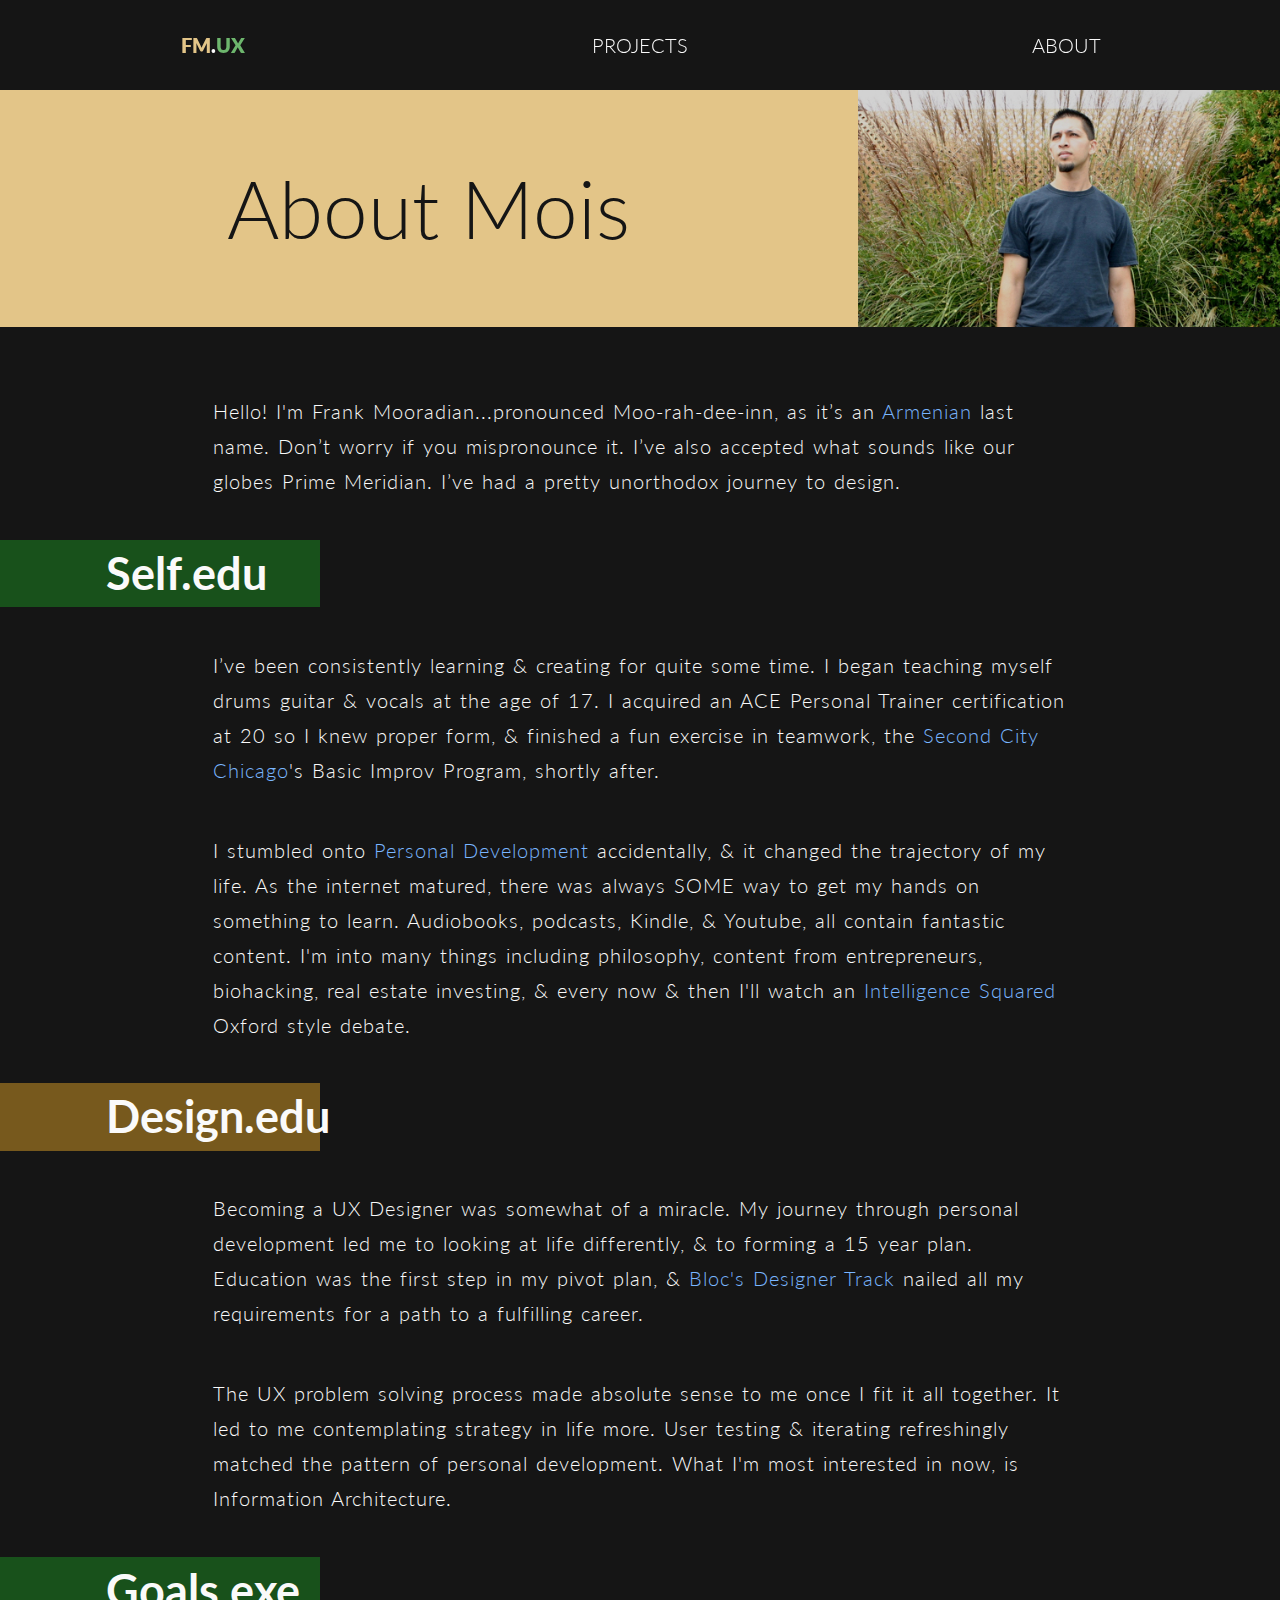
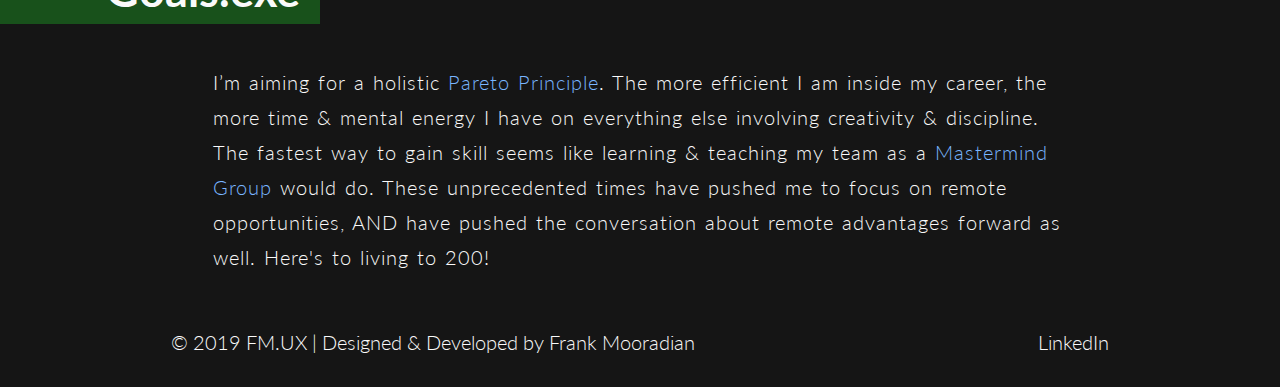
==== about.html @ ef282ae4 "Removed Pic strip & garamond" ====
<!DOCTYPE html>
<html lang="en">
	<head>
		<meta charset="utf-8">
		<meta name="viewport" content="width=device-width, initial-scale=1.0, user-scalable=yes">
		<title>FM.UX</title>
		<link rel="stylesheet" type="text/css" href="css/reset.css">
		<link rel="stylesheet" type="text/css" href="css/style.css">
		<link href="https://fonts.googleapis.com/css2?family=Lato:ital,wght@0,100;0,300;0,400;0,700;0,900;1,100;1,300;1,400;1,700;1,900&display=swap" rel="stylesheet"> 
	</head>

	<body>
		<header>
			<div class="nav-sticky-wrapper">
				<nav class="nav grid-nav">
					<div class="nav-item type-logo">
						<a href="index.html">
							<span id="tl-fm">FM</span>.<span id="tl-ux">UX</span></a></div>

					<div class="nav-item"><a href="index.html#projects">PROJECTS</a></div>
					<div class="nav-item"><a href="about.html">ABOUT</a></div>
				</nav>
			</div>
		</header>



		<div class="north-strip">
				<h1 class="about">About Mois</h1>

				<img srcset="mob-assets/p-about.jpg 375w,
					tab-assets/p-about.jpg 192w,
					desk-assets/p-about.jpg 500w"
					src="mob-assets/p-about.jpg"
					
					sizes="(max-width: 674px) 100vw,
					(min-width: 675px) and (max-width: 1149px) 40vw,
                    (min-width: 1150px) 33vw"
                    alt="About Me image"/>
		</div>

		
		
		<section class="bio">

			<p class="intro grid-bio-content">
					Hello! I'm Frank Mooradian...pronounced Moo-rah-dee-inn, as it’s an <a href="https://en.wikipedia.org/wiki/Armenia" target="_blank">Armenian</a> last name.  Don’t worry if you mispronounce it.  I’ve also accepted what sounds like our globes Prime Meridian.  I’ve had a pretty unorthodox journey to design.
			</p>

			<div class="grid-bio-h2s bio-green">
				<h2 class="self">Self.edu</h2>
			</div>
			<p class="self-p">
					<div class="grid-bio-content">
						I’ve been consistently learning & creating for quite some time.  I began teaching myself drums guitar & vocals at the age of 17.  I acquired an ACE Personal Trainer certification at 20 so I knew proper form, & finished a fun exercise in teamwork, the <a href="https://www.secondcity.com/" target="_blank">Second City Chicago</a>'s Basic Improv Program, shortly after.
					</div>

					<div class="grid-bio-content">
						I stumbled onto <a href="https://en.wikipedia.org/wiki/Personal_development" target="_blank">Personal Development</a> accidentally, & it changed the trajectory of my life.  As the internet matured, there was always SOME way to get my hands on something to learn.  Audiobooks, podcasts, Kindle, & Youtube, all contain fantastic content.  I'm into many things including philosophy, content from entrepreneurs, biohacking, real estate investing, & every now & then I'll watch an <a href="https://www.intelligencesquaredus.org/" target="_blank">Intelligence Squared</a> Oxford style debate.
					</div>
			</p>

			<div class="grid-bio-h2s bio-mustard">
				<h2 class="self">Design.edu</h2>
			</div>
			<p class="design-p">
					<div class="grid-bio-content">
						Becoming a UX Designer was somewhat of a miracle.  My journey through personal development led me to looking at life differently, & to forming a 15 year plan.  Education was the first step in my pivot plan, & <a href="https://www.bloc.io" target="_blank">Bloc's Designer Track</a> nailed all my requirements for a path to a fulfilling career.
                    </div>
                    
                    <div class="grid-bio-content">
                        The UX problem solving process made absolute sense to me once I fit it all together.  It led to me contemplating strategy in life more. User testing & iterating refreshingly matched the pattern of personal development.  What I'm most interested in now, is Information Architecture.
					</div>
			</p>

			<div class="grid-bio-h2s bio-green">
				<h2 class="self">Goals.exe</h2>
			</div>
			<p class="goals-p">
					<div class="grid-bio-content">
                        I’m aiming for a holistic <a href="https://en.wikipedia.org/wiki/Pareto_principle" target="_blank">Pareto Principle</a>.  The more efficient I am inside my career, the more time & mental energy I have on everything else involving creativity & discipline.  The fastest way to gain skill seems like learning & teaching my team as a <a href="https://www.thesuccessalliance.com/what-is-a-mastermind-group/" target="_blank">Mastermind Group</a> would do. These unprecedented times have pushed me to focus on remote opportunities, AND have pushed the conversation about remote advantages forward as well. Here's to living to 200!
					</div>
			</p>


		</section>

		
		<footer class="footer grid-footer">
            <div class="footer-item-copyright">
                    © 2019 FM.UX | Designed & Developed by Frank Mooradian
            </div>

            <div class="footer-item-lin">
                <a href="https://www.linkedin.com/in/frank-mooradian/" target="_blank">LinkedIn</a>
            </div>
        </footer>
		

                <!-- Global site tag (gtag.js) - Google Analytics -->
        <script async src="https://www.googletagmanager.com/gtag/js?id=UA-135027243-1"></script>
        <script>
        window.dataLayer = window.dataLayer || [];
            function gtag(){dataLayer.push(arguments);}
            gtag('js', new Date());

            gtag('config', 'UA-135027243-1');
        </script>

	</body>
</html>
---- css/style.css ----
/*
  ========================================

  - alt="all my images">

  - Remove unneeded font weights in html when finished

  - just testing a change

  "I would maybe consider pulling the styles into different files for each page and a global, and it looked like there are some classes that you don't need. For example, I see a footer element with a footer class, you could just select on the element instead of adding a class."

  ========================================
*/










/*
  ========================================
  Grids
  ========================================
*/
* {
  box-sizing: border-box;
}
html {
    scroll-behavior: smooth;
}
/* Header */
.nav-sticky-wrapper {
  position: fixed;
  top: 0;
  left: 0;
  right: 0;
  background: rgba(21, 21, 21, 0.9);
  z-index: 10;
}
.grid-nav {
  display: grid;
  grid-template-rows: 10vh;
  grid-template-columns: 1fr 1fr 1fr;
  align-items: center;
  justify-items: center;
}

/* Hero */
.grid-hero {
  display: grid;
  grid-template-rows: 90vh;
  align-items: center;
  justify-items: center;
}
.grid-arrow {
  display: flex;
  height: 75px;
  align-items: center;
  justify-content: center;
}

/* Projects */
.grid-projects {
  display: grid;
  grid-template-rows: 1fr 1fr;
  align-items: center;
  justify-items: center;
}

/* Footer */
.grid-footer {
  display: grid;
  grid-template-rows: 10vh;
  grid-template-columns: 
  auto auto;
  align-items: center;
  align-content: space-around;
  justify-items: center;
  column-gap: normal;
}
.footer {
  position: relative;
  bottom: 0;
  left: 0;
  right: 0;
  background: #151515;
  z-index: 10;
}

/* about.grid =============================== */
.north-strip {
  display: grid;
  grid-template-rows: 10vh auto;
  align-items: center;
  justify-items: center;
  margin: 10vh 0 5vh 0;
}
.bio {
  display: grid;
  grid-template-columns: repeat(12, 1fr);
}
.grid-bio-content {
  grid-column: 2 / 12;
  margin: 1.25vh 0 1.25vh 0;
}
.grid-bio-h2s {
  /* 1/4 desk
  1/3 tablet
  1/2 mobile*/
  display: grid;
  grid-template-rows: 7.5vh;
  grid-column: 1 / 7;
  margin: 2vh 0 2vh 0;
  align-content: center;
  align-items: center;
}
.bruce {
  /* always 1/12 on each side */
  grid-column: 2 / 12;
  padding: 5vh 0 5vh 0;
}

/* caseUniversal.grid =============================== */
.case-section-label, .case-section-major-label {
  /* No text-align: center, aligns images */
  display: grid;
  justify-items: center;
  justify-content: center;
}
.grid-proto {
  display: grid;
  grid-template-rows: 1fr;
  grid-template-columns: 1fr;
  align-items: center;
  justify-items: center;
}
.bandtastic-proto-button, .vocoach-proto-button, .proto-text {
  grid-row: 1 / 2;
  grid-column: 1 / 2;
}
.swot-item-title {
  display: grid;
  justify-content: center;
  row-gap: 5vh;
  column-gap: 5vw;
}
.grid-persona-section {
  display: grid;
  row-gap: 5vh;
  column-gap: 5vw;
}
.grid-persona {
  display: grid;
  justify-items: center;
  align-content: flex-start;
  row-gap: 5vh;
  column-gap: 5vw;
}
.second-persona {
  border-top: solid 1px;
}
.second-persona .persona-pic {
  padding-top: 5vh;
}
.persona-pic {
  width: 33vw;
}
.grid-color-chip-group {
  display: grid;
  grid-template-columns: auto auto;
  justify-items: center;
  justify-content: center;
  align-items: flex-start;
  align-content: center;
  row-gap: 5vh;
  column-gap: 5vw;
}
.grid-color-chip {
  display: grid;
  justify-items: center;
  grid-template-rows: 15vh auto;
  row-gap: 1vh;
  column-gap: 1vw;
}
.color-chip {
  width: 42.5vw;
}










/* grid that starts in mobile to center grid items =============================== */
.bandtastic-mockup,
.grid-bandtastic-mvp,
.grid-bandtastic-flows,
.grid-bandtastic-balsamiqWires,
.grid-bandtastic-logoMistake,
.grid-bandtastic-logoCollage, 
.grid-bandtastic-moodboard,
.grid-bandtastic-typog,
.grid-bandtastic-color,
.grid-bandtastic-icon-issues, 
.grid-bandtastic-greenNblueButt, 
.grid-bandtastic-iterations,
.grid-bandtastic-atomic,
.vocoach-mockup,
.grid-vocoach-discovery, 
.grid-vocoach-gamified, 
.grid-vocoach-survey,
.grid-vocoach-sitemap,
.grid-vocoach-flows,
.grid-vocoach-sketches, 
.grid-vocoach-sketch2wire, 
.grid-vocoach-title-sheet, 
.grid-vocoach-logo-paper, 
.grid-vocoach-logo-digi,
.grid-vocoach-logo-final,
.grid-vocoach-style,
.grid-vocoach-version, 
.grid-vocoach-vis-pattern, 
.grid-vocoach-screen {
  display: grid;
  justify-items: center;
  justify-content: center;
  align-items: center;
  align-content: center;
  row-gap: 5vh;
  column-gap: 5vw;
}










/*
  ========================================
  Typography
  100 Thin
  200 Extra Light
  300 Light
  400 font-weight normal
  500 Medium
  600 Semi-Bold
  700 font-weight bold
  800 Extra Bold
  900 Ultra Bold
  ========================================
*/
body {
  background-color: #151515;
  color: #FAFAFA;
  font-family: Lato, Arial, Helvetica, sans-serif;
  font-size: 1em;
}

a {
  text-decoration: none;
  color: rgb(122, 182, 255);
}
a:visited {
  color: rgb(188, 133, 255);
}
a:hover {
  font-size: 1.05em;
}
a:active {
  color: #E3C588;
}
.projects a:link {
  color: #FAFAFA;
}
.projects a:visited {
  color: #FAFAFA;
}

/* Header/Footer */
.nav a, .footer a, .footer-item-copyright {
  color: #FAFAFA;
  font-weight: 300;
}
.nav-item a {
  font-weight: 300;
}
.type-logo a {
  font-weight: 750;
}
#tl-fm {
  color: #E3C588;
  display: inline;
}
#tl-ux {
  color: #6DB66D;
  display: inline;
}

/* Hero */
.hero {
text-align: center;
font-size: 1.5em;
/* Unitless: use this number multiplied by
the element's font size */ 
line-height: 1.25;

}
#hfm {
  display: inline;
  color: #E3C588;
  font-weight: bold;
}
.hu {
  display: inline;
  color: #6DB66D;
  font-weight: bold;
}

/* Projects */
.project-bandtastic, 
.project-vocoacher {
  position: relative;
  display: inline-block;
}
.project-text-2l {
  position: absolute;
  bottom: 43%; 
  left: 7.5%; 
  text-align: center;
  width: 85%;
}
.project-text-3l {
  position: absolute;
  bottom: 40%; 
  left: 7.5%; 
  text-align: center;
  width: 85%;
}
.project-text-4l {
  position: absolute;
  bottom: 38%; 
  left: 7.5%; 
  text-align: center;
  width: 85%;
}
.project-title {
  font-size: 1.75em;
  font-weight: 600;
  padding: 5px;
}
.project-content {
  line-height: 1.125em;
}

/* about.typo ================================= */
.about {
  font-size: 2em;
  font-weight: 300;
  color: #151515;
}
.grid-bio-h2s img {
  position: relative;
  display: inline-block;
}
.grid-bio-h2s h2 {
  position: absolute;
  z-index: 1;
  left: 8.3%; 
  font-size: 1.75em;
  font-weight: 700;
}
.grid-bio-content {
  line-height: 1.75em;
  letter-spacing: 0.05em;
  word-spacing: 0.1em;
}
.bruce {
  text-align: center;
  font-weight: 700;
}
.bruce-q {
  font-style: italic;
}

/* casetemp.typo ================================= */
.short-description {
  text-align: center;
}
.proto-text {
  color: white;
  font-size: 1.5em;
}
.case-section-major-label {
  font-size: 2.25em;
}
.case-section-label {
  font-size: 1.75em;
}
.case-content {
  line-height: 1.75em;
  letter-spacing: 0.05em;
  word-spacing: 0.1em;
  font-weight: 300;
  text-align: center;
}
.swot-item-label {
  color: #E3C588
}
.swot-title {
  font-size: 1.625em;
  font-weight: 100;
}
.grid-swot ul li, .swot-conclusion {
  text-align: left;
}
.grid-persona-section {
  text-align: center;
  font-size: .750em;
}
.persona-name {
  font-size: 2.25em;
}
.persona-heading {
  font-weight: bold;
}
.persona-quote {
  font-size: 1.5em;
  font-weight: 450;
  color: #7c7c7c;

}
/* case study specific.typo ================================= */
.bandtastic-iteration-chunk .case-content {
  font-style: italic;
}

/*  CAPTIONING  */
.vocoach-survey, .vocoach-sitemap {
  font-style: italic;
  font-weight: 150;
  margin: 0 5vw 0 5vw;
}

.vocoach-screen-title {
  font-size: 1.625em;
  font-weight: 150;
}










/*
  ========================================
  Styling
  ========================================
*/
.nav-item a:active {
  color: #6DB66D;
}
.nav-item {
  animation-name: navgrow;
  animation-duration: 1s;
  animation-timing-function: cubic-bezier(0,0,.9,.25);
  animation-iteration-count: 1; }
  @keyframes navgrow {
    0% { transform: scale(0); }
    85% { transform: scale(1); }
    90% { transform: scale(1.05); }
    95% { transform: scale(.95); }
}
/*.arrow-mob, .arrow-tab, .arrow-desk,*/ .arrow {
  animation-name: arrowpulse;
  animation-duration: 3s;
  animation-timing-function: cubic-bezier(.25,.75,.75,.25);
  animation-iteration-count: infinite;  }
  @keyframes arrowpulse {
    0% { opacity: 1; }
    50% { opacity: 0; }
    100% { opacity: 1; }
}
.project-vocoacher a:hover img {
  color: #FAFAFA;
  outline: solid 1px #E3C588;
}
.project-bandtastic a:hover img {
  color: #FAFAFA;
  outline: solid 1px #6DB66D;
}
.grid-vocoach-screen a:hover img {
  transform: scale(1.05); 
}

/* About */
.north-strip { background-color: #E3C588; }
.bio-green { background-color: #18511B; }
.bio-mustard { background-color: #77591D; }

/* Case Studies OVERRIDE IN SPECIFIC */
.case-snapshot {
  background-color: #DADADA;
  color: #151515;
}

.bandtastic-proto-button {
  background: #1863CD;
  width: 75%;
  height: 60px;
  border-radius: 50px;
  border: none;
}
.vocoach-proto-button {
  background: #4A148C;
  width: 75%;
  height: 60px;
  border-radius: 50px;
  border: none;
}
.bandtastic-proto-button:hover {
  -webkit-box-shadow: 1px 1px 5px 0px rgba(0,0,0,1);
-moz-box-shadow: 1px 1px 5px 0px rgba(0,0,0,1);
box-shadow: 1px 1px 5px 0px rgba(0,0,0,1);
}
.vocoach-proto-button:hover {
  -webkit-box-shadow: 1px 1px 5px 0px rgba(0,0,0,1);
-moz-box-shadow: 1px 1px 5px 0px rgba(0,0,0,1);
box-shadow: 1px 1px 5px 0px rgba(0,0,0,1);
}

.swot { 
  border-bottom: 1px ridge rgb(0, 0, 0);
}
li img {
  vertical-align: middle;
}
.greenNblueButt-2, .greenNblueButt-4 {
  border: 1px solid black;
}

.alternate {
  background: #FAFAFA;
  color: #151515; }
  .alternate a {
    text-decoration: none;
    color: #4B9BFF; }
  .alternate a:visited {
    color: #AF50D7;
}










/*
  ========================================
  Universal Case Study Padding & Margins
  ========================================
*/

.case-study { margin: 10vh 0 0 0; }
/* Hero ================================= */
.case-hero { padding: 15vh 0 15vh 0;  }
.app-name { margin: 0 0 5vh 0;  }

/* Intro-Problem-Solution ================================= */
.case-snapshot  { padding: 5vh 5vw 5vh 5vw;  }
.problem-title, .solution-title  { padding: 5vh 0 1vh 0;  }

/* Prototype & B4 actual Process ================================= */
.proto {  padding: 5vh 0 0 0; }
.proto-text { padding: 5px 5px 5px 5px; }
.process-title {  padding: 10vh 0 10vh 0; }

/* Process Titles & Icons ================================= */
.process-box {  padding: 10vh 0 0 0; }/*No bottom because .mar-full-width*/
.process-icon { padding: 0 0 2vh 0; }
/* SWOT  ================================= */
.swot-title { padding: 10vh 0 5vh 0;}
.swot-item-title { padding: 5vh 0 5vh 0; }
.swot { padding: 5vh 5vw 5vh 5vw; }
/* Postprocess Conclusion ================================= */
/* This equals grid gap since no grid defined */
.conclusion-label { padding: 5vh 0 5vh 0;  }
.conclusion-content { 
  padding: 0 0 5vh 0;
  margin: 0 5vw 0 5vw;
}
/* Copy Margins ================================= */
.mar-full-width {  padding: 5vh 5vw 5vh 5vw;  }
.swot-conclusion {  padding: 5vh 5vw 5vh 5vw;   }
.vocoach-ia-intro {  margin: 10vh 5vw 5vh 5vw;   }












/*
  ========================================
  Bandtastic Specific
  ========================================
*/
.case-hero-bandtastic {
  background-image: url(../desk-assets/project-bandtastic-banner-center.png);
  background-size: cover;
  background-position: center;
}
.app-bg-color-bandtastic {
  background-color: #E1EAF7;
}
.bandastic-mvp-graph {
  width: 75vw;
}
.conclusion-bg-bandtastic {
  background-color: rgb(9, 38, 78);
}
.bandtastic li:before {
  /* For a round bullet */
  content: '\2022';
  display: block;
  position: relative;
  max-width: 0;
  max-height: 0;
  left: -2vw;
  top: -.125vw;
  top: 0;
  color: #4B9BFF;
  font-size: 2vw;
}
/* Color Chips */
.bandtastic-cc-megaman {
  background-color: #1863cd;
}
.bandtastic-cc-babyblue {
  background-color: #d1e0f5;
}
.bandtastic-cc-medblack {
  background-color: #333333;
}
.bandtastic-cc-medgrey {
  background-color: #999999;
}
.bandtastic-cc-lightgrey {
  background-color: #e5e5e5;
}
/*
  ========================================
  Pocket VoCoacher Specific
  ========================================
*/
.case-hero-vocoach {
  background-image: url(../desk-assets/project-vocoach-banner-center.png);
  background-size: cover;
  background-position: center;
}
.app-bg-color-vocoach {
  background-color: rgb(234, 217, 255);
}
.vocoach-learning-graph {
  width: 75vw;
}
.conclusion-bg-vocoach {
  background-color: #240A44;
}
.vocoacher li:before {
  /* For a round bullet */
  content: '\2022';
  display: block;
  position: relative;
  max-width: 0;
  max-height: 0;
  left: -2vw;
  top: -.125vw;
  color: #AF50D7;
  font-size: 2vw;
}

/* Color Chips */
.vocoach-cc-b {
  background-color: #0D47A1;
}
.vocoach-cc-g {
  background-color: #004D40;
}
.vocoach-cc-v {
  background-color: #4A148C;
}

.vocoach-cc-mainPurple {
  background-color: #240A44;
}
.vocoach-cc-purpleGrad {
  background-color: #4A148C;
}
.vocoach-cc-titleButtons {
  background-color: #0D47A1;
}
.vocoach-cc-offBlack {
  background-color: #212121;
}
.vocoach-cc-lightGrey {
  background-color: #e5e5e5;
}










/*
  ========================================
  @Media Queries
  ========================================
*/
@media screen and (min-width: 675px) {
  /* Index ------------------------- */
  .grid-arrow { height: 85px; }
  .grid-projects {  
    grid-template-columns: 50vw 50vw;
    grid-template-rows: 1fr;
    justify-content: center;
  }  
  body {  font-size: 1.125em; }
  .hero { font-size: 2em; }
  .project-title {  font-size: 2em; }
  .project-content {  line-height: 1.25em; }
  /* About ------------------------- */
  .north-strip {  
    grid-template-columns: 1fr max-content;
    grid-template-rows: 1fr;
  }
  .about { grid-column: 1 / 2 }
  .grid-bio-h2s { grid-column: 1 / 5; }
  .grid-bio-h2s h2 {  font-size: 2em;  }
  .grid-bio-content { 
    font-weight: 300;
    grid-column: 3 / 11;
  }
  .bruce  { font-size: 1.125em; }
  
  /* Case Studies ================================= */
  .case-snapshot  { padding: 5vh 10vw 5vh 10vw;  }

  .case-section-major-label { font-size: 2.5em;  }
  .case-section-label {font-size: 2em;}

  .case-content { text-align: left;
    letter-spacing: 0.075em;
    word-spacing: 0.15em;
  }
  /* case-content override to keep centered... */
  .problem, .solution { text-align: center; }
  .swot { border: 5px solid rgb(0, 0, 0);  }
  .swot-title {
    text-align: center;
  }
  .conclusion-content { margin: 0 10vw 0 10vw;  }
  .mar-full-width {  padding: 5vh 10vw 5vh 10vw;  }
  .swot-conclusion {  padding: 5vh 10vw 5vh 10vw;   }
  .vocoach-ia-intro {  margin: 10vh 10vw 5vh 10vw;   }
  /* Case Study GRIDS! ================================= */
  .grid-swot {
    display: grid;
    grid-template-columns: repeat(auto-fit, 50%);
  }
  .grid-persona-section {
    grid-template-columns: 1fr 1fr;
  }
  .second-persona {
    border-top: none;
  }
  .second-persona .persona-pic {
    padding-top: 0;
  }
  /* BANDTASTIC ------------------------- */
  .bandtastic-mockup {
    grid-template-columns: auto auto;
  }
  
  .grid-bandtastic-mvp {
    grid-template-columns: auto auto; }
    .bandastic-mvp-graph {  width: 40vw;
  }
  .grid-bandtastic-logoMistake {
    grid-template-columns: auto auto; }
    .bandtastic-logoMistake-bottom {
      grid-column: 1 / 3;
  }
  .grid-bandtastic-logoCollage {
    grid-template-columns: auto auto;
  }
  .persona-pic {
    width: 15vw;
  }
  .color-chip {
    width: 37.5vw;
  }
  .grid-bandtastic-typog {
    grid-template-columns: 2fr 1fr;
  }
  .grid-bandtastic-greenNblueButt {
    grid-template-rows: auto 1fr;
    grid-template-columns: 1fr 1fr;
    grid-template-areas: 
    "tl tr"
    "bl br"
  }
  .greenNblueButt-1 { grid-area: tl;}
  .greenNblueButt-2 { grid-area: bl;}
  .greenNblueButt-3 { grid-area: tr;}
  .greenNblueButt-4 { grid-area: br;}

  .bandtastic-iteration-intro { 
    text-align: center;
    padding: 5vh 0 0 0;
  }
  .grid-bandtastic-iterations {
    grid-template-columns: 1fr 1fr;
  }
  .bandtastic-iteration-chunk .case-content { 
    text-align: center; 
    font-weight: 150;
  }
  /* POCKET VOCOACHER ------------------------- */
  .vocoach-survey { text-align: center; }
  .vocoach-learning-graph {
    width: 40vw;
  }
  .grid-vocoach-sketches {
    grid-template-columns: auto auto;
  }
  .vocoach-sketches-top {
    grid-column: 1 / 3;
  }
  .grid-vocoach-logo-paper  {
    grid-template-columns: auto auto;
  }
  .grid-vocoach-logo-digi {
    grid-template-columns: auto auto; }
    .vocoach-logo-digi-top {
      grid-column: 1 / 3;
  }
  .grid-vocoach-version {
    grid-template-columns: auto auto;
  }
    /* Styling & Specific ------------------------- */
  .bandtastic-proto-button { 
    width: 50%;
    font-weight: 150;
  }
  .vocoach-proto-button {
    width: 50%;
    font-weight: 150;
  }
  .proto-text { font-size: 1.75em; }
}










/* another "About" h1 size */
@media screen and (min-width: 800px) {
.about {  font-size: 3em; }}










@media screen and (min-width: 1150px) {
  /* Index ------------------------- */
  .grid-arrow { height: 100px; }
  .grid-projects {  
    grid-template-columns: 33vw 33vw; 
    justify-content: space-evenly;}  
  body {  font-size: 1.25em;  }
  .hero { font-size: 3em; }
  .project-title {  font-size: 2em; }
  .project-content {  line-height: 1.375em; }
  /* About ------------------------- */
  .grid-bio-h2s { grid-column: 1 / 4; }
  .grid-bio-h2s h2 {  font-size: 2.25em;  }
  .about {  font-size: 4em; }
  .grid-bio-content { margin: 2.5vh 0 2.5vh 0;  }
  .bruce {
    font-size: 1.75em;
    font-weight: 400;
  }
  /* Case Studies ================================= */
  .case-snapshot  { padding: 5vh 20vw 5vh 20vw;  }
  .case-section-major-label { font-size: 3em;  }
  .case-section-label {font-size: 2.5em;}
  .conclusion-content { margin: 0 20vw 0 20vw;  }
  .mar-full-width {  padding: 5vh 20vw 5vh 20vw;  }
  .swot-conclusion {  padding: 5vh 20vw 5vh 20vw;   }
  .vocoach-ia-intro {  margin: 10vh 20vw 5vh 20vw;   }
  /* Case Study GRIDS! ================================= */
  /* BANDTASTIC ------------------------- */
  .bandastic-mvp-graph {  width: 30vw;  }
  .persona-pic {
    width: 10vw;
  }
  .grid-color-chip-group {
    grid-template-columns: auto auto auto;
  }
  .color-chip {
    width: 16.66vw;
  }
  .grid-bandtastic-typog {  grid-template-columns: 4fr 1fr; }
  .bandtastic-iteration-chunk { justify-self: center; }
  .grid-bandtastic-atomic { 
    grid-template-rows: auto auto;
    justify-items: center;
  }
  /* POCKET VOCOACHER ------------------------- */
  .grid-vocoach-discovery {
    grid-template-columns: auto auto;
  }
  .vocoach-learning-graph { width: 30vw;  }
  .grid-vocoach-gamified {
    grid-template-rows: auto auto;
    grid-template-columns: auto auto; }
    .vocoach-gamified-top {
      grid-column: 1 / 3;
  }
  .grid-vocoach-flows {
    grid-template-rows: auto auto; }
    .vocoach-flows {
      justify-self: center;
  }
  .grid-vocoach-logo-paper  {
    grid-template-columns: auto auto auto auto auto;
  }
  /* Styling & Specific ------------------------- */
  .bandtastic-proto-button { width: 33%; }
  .vocoach-proto-button { width: 33%; }
}





/* giant screens */
@media screen and (min-width: 1280px) {
  .hero { font-size: 4em; }
}




















/*
  ========================================
  Reference
  ========================================
*/
.green-l {
  color: #9FD39F;
}
.greed-d {
  color: #6DB66D;
}
.green-tint {
  color: rgba(24, 81, 27, 0.8);
}
.gold-l {
  color: #FFEAC0;
}
.gold-d {
  color: #E3C588;
}
.yellow-tint {
  color: rgba(119, 89, 29, 0.8);
}
.black-90 {
  color: rgba(21, 21, 21, 0.9);
}
.black-100 {
  color: #151515;
}



/*
  ========================================
  Padding/Margin Classes for content
  ========================================
*/
.pad-l5 { padding-left: 5vw; }
.pad-r5 { padding-right: 5vw; }
.pad-horz5 {
  padding-left: 5vw;
  padding-right: 5vw;
}
.pad-t5 { padding-top: 5vw; }
.pad-b5 { padding-bottom: 5vw; }
.pad-vert5 {
  padding-top: 5vw;
  padding-bottom: 5vw;
}
.mar-l5 { margin-left: 5vw; }
.mar-r5 { margin-right: 5vw; }
.mar-horz5 {
  margin-left: 5vw;
  margin-right: 5vw;
}
.mar-t5 { margin-top: 5vw; }
.mar-b5 { margin-bottom: 5vw; }
.mar-vert5 {
  margin-top: 5vw;
  margin-bottom: 5vw;
}
.mar-l10 { margin-left: 10vw; }
.mar-r10 { margin-right: 10vw; }
.mar-horz10 {
  margin-left: 10vw;
  margin-right: 10vw;
}
.mar-t10 { margin-top: 10vw; }
.mar-b10 { margin-bottom: 10vw; }
.mar-vert10 {
  margin-top: 10vw;
  margin-bottom: 10vw;
}

.mar-l15 {  margin-left: 15vw;  }
.mar-r15 {  margin-right: 15vw; }
.mar-horz30 {
  margin-left: 15vw;
  margin-right: 15vw;
}
.mar-l20 {  margin-left: 20vw;  }
.mar-r20 {  margin-right: 20vw; }
.mar-horz40 {
  margin-left: 20vw;
  margin-right: 20vw;
}
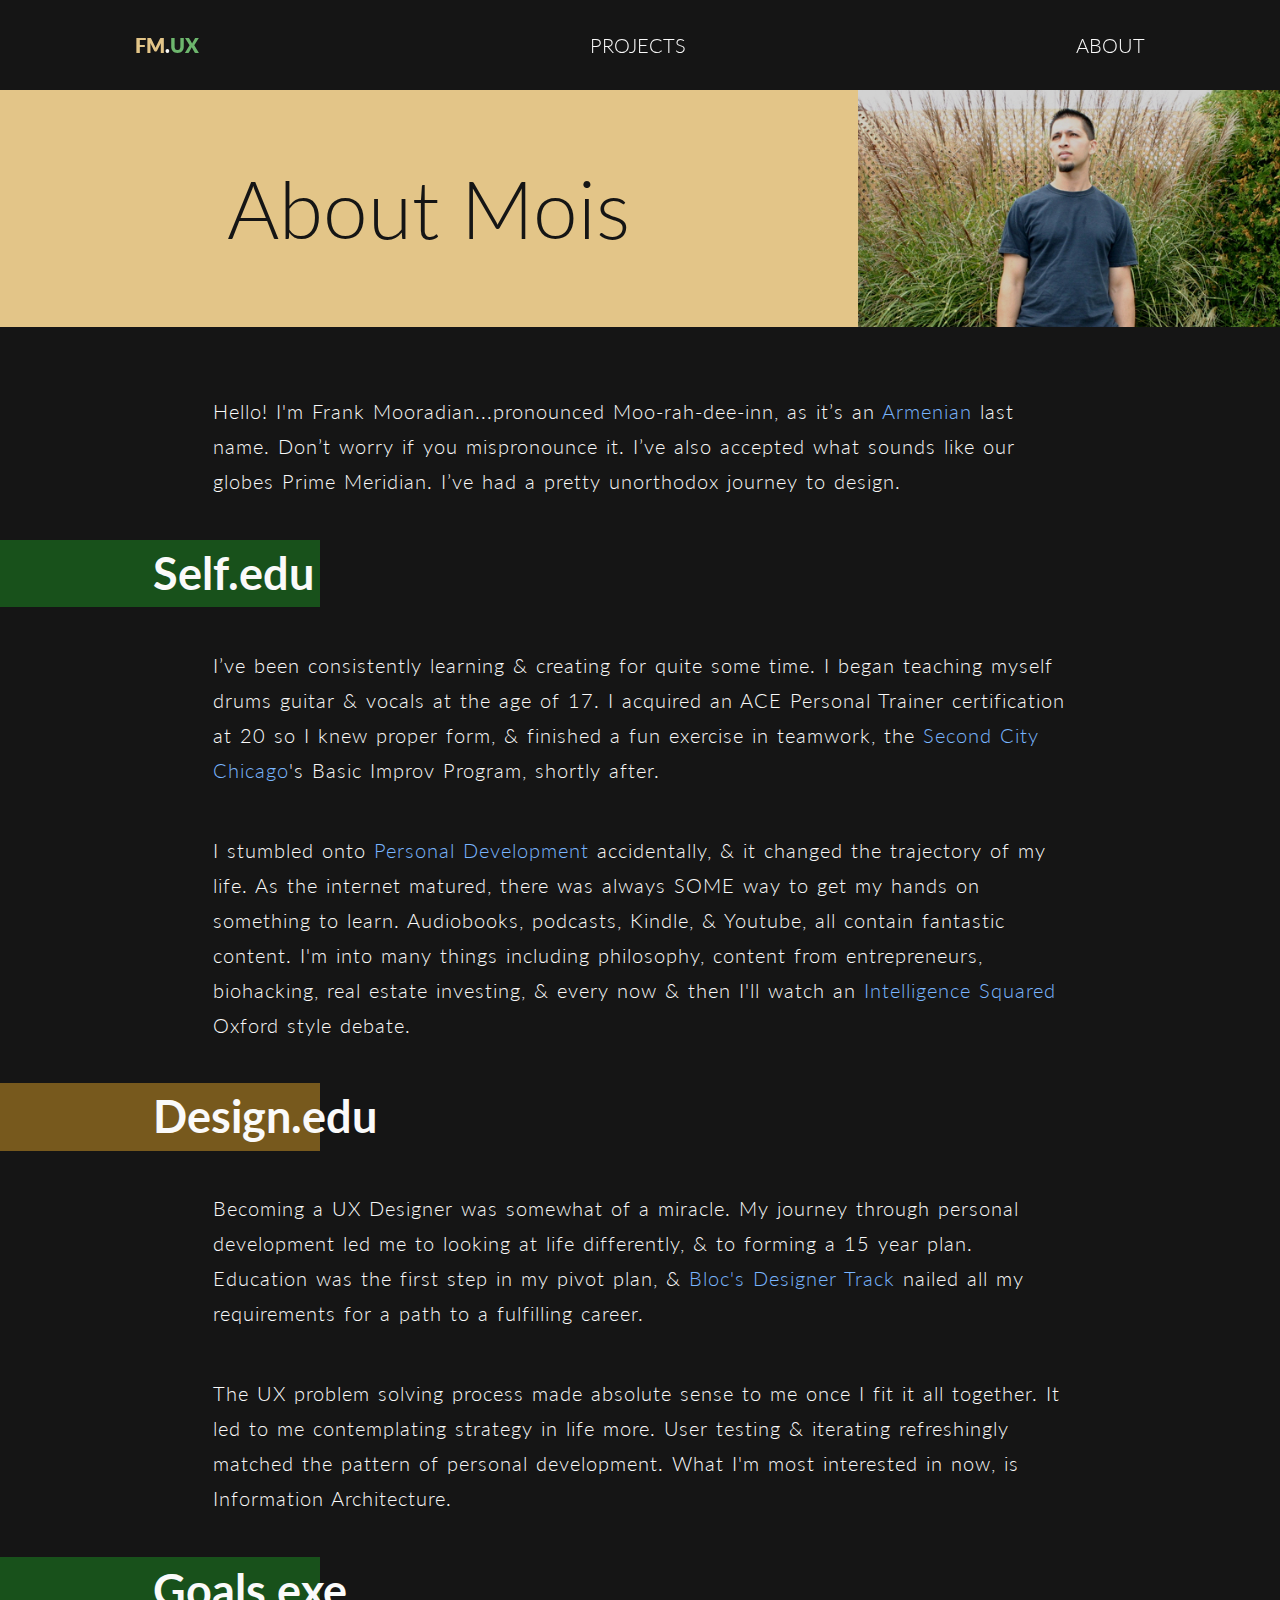
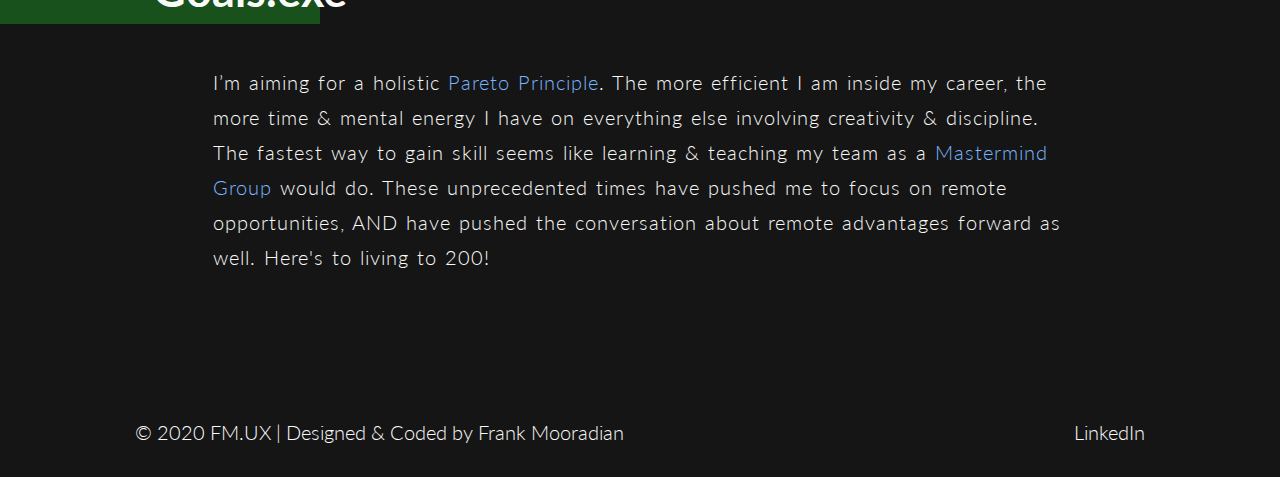
==== commit ae154f26: "Header Footer alignment, before changing grid-bio-h2s" ====
--- a/about.html
+++ b/about.html
@@ -88,7 +88,7 @@
 		
 		<footer class="footer grid-footer">
             <div class="footer-item-copyright">
-                    © 2019 FM.UX | Designed & Developed by Frank Mooradian
+                    © 2020 FM.UX | Designed & Coded by Frank Mooradian
             </div>
 
             <div class="footer-item-lin">
--- a/css/style.css
+++ b/css/style.css
@@ -19,7 +19,15 @@
 
 
 
-
+/*
+  ========================================
+  I didn't see a spot for Header/Footer Horizontal Responsive Padding
+  ========================================
+*/
+.nav, .footer {
+    padding-left:   2vh;
+    padding-right:  2vh;
+}
 
 /*
   ========================================
@@ -33,7 +41,7 @@
     scroll-behavior: smooth;
 }
 /* Header */
-.nav-sticky-wrapper {
+.nav-sticky-wrapper { /*Justa-note: .nav-sticky-wrapper is redundant & could use header. I guess back then...semantics or planning.*/
   position: fixed;
   top: 0;
   left: 0;
@@ -44,9 +52,10 @@
 .grid-nav {
   display: grid;
   grid-template-rows: 10vh;
-  grid-template-columns: 1fr 1fr 1fr;
+  grid-template-columns: auto auto auto;
   align-items: center;
   justify-items: center;
+  justify-content: space-between;
 }
 
 /* Hero */
@@ -75,12 +84,10 @@
 .grid-footer {
   display: grid;
   grid-template-rows: 10vh;
-  grid-template-columns: 
-  auto auto;
+  grid-template-columns: auto auto;
   align-items: center;
-  align-content: space-around;
   justify-items: center;
-  column-gap: normal;
+  justify-content: space-between;
 }
 .footer {
   position: relative;
@@ -89,6 +96,7 @@
   right: 0;
   background: #151515;
   z-index: 10;
+  padding-top: 10vh;
 }
 
 /* about.grid =============================== */
@@ -249,16 +257,17 @@
 
 /*
   ========================================
-  Typography
-  100 Thin
-  200 Extra Light
-  300 Light
-  400 font-weight normal
-  500 Medium
-  600 Semi-Bold
-  700 font-weight bold
-  800 Extra Bold
-  900 Ultra Bold
+    Available Lato Typography
+    Thin 100
+    Thin 100 italic
+    Light 300
+    Light 300 italic
+    Regular 400
+    Regular 400 italic
+    Bold 700
+    Bold 700 italic
+    Black 900
+    Black 900 italic
   ========================================
 */
 body {
@@ -370,14 +379,10 @@
   font-weight: 300;
   color: #151515;
 }
-.grid-bio-h2s img {
-  position: relative;
-  display: inline-block;
-}
 .grid-bio-h2s h2 {
   position: absolute;
   z-index: 1;
-  left: 8.3%; 
+  left: 2vh; 
   font-size: 1.75em;
   font-weight: 700;
 }
@@ -885,9 +890,12 @@
     font-weight: 150;
   }
   .proto-text { font-size: 1.75em; }
-}
-
-
+   /* Header/Footer Horizontal Responsive Padding ------------------------- */
+  .nav, .footer, .grid-bio-h2s h2 {
+    padding-left:   5vh;
+    padding-right:  5vh;
+  }
+}
 
 
 
@@ -976,15 +984,25 @@
   /* Styling & Specific ------------------------- */
   .bandtastic-proto-button { width: 33%; }
   .vocoach-proto-button { width: 33%; }
-}
-
-
+  /* Header/Footer Horizontal Responsive Padding ------------------------- */
+ .nav, .footer, .grid-bio-h2s h2 {
+    padding-left:   10vh;
+    padding-right:  10vh;
+ }
+}
 
 
 
 /* giant screens */
 @media screen and (min-width: 1280px) {
   .hero { font-size: 4em; }
+
+    /* Header/Footer Horizontal Responsive Padding ------------------------- */
+ .nav, .footer, .grid-bio-h2s h2 {
+    padding-left:   15vh;
+    padding-right:  15vh;
+ }
+     
 }
 
 
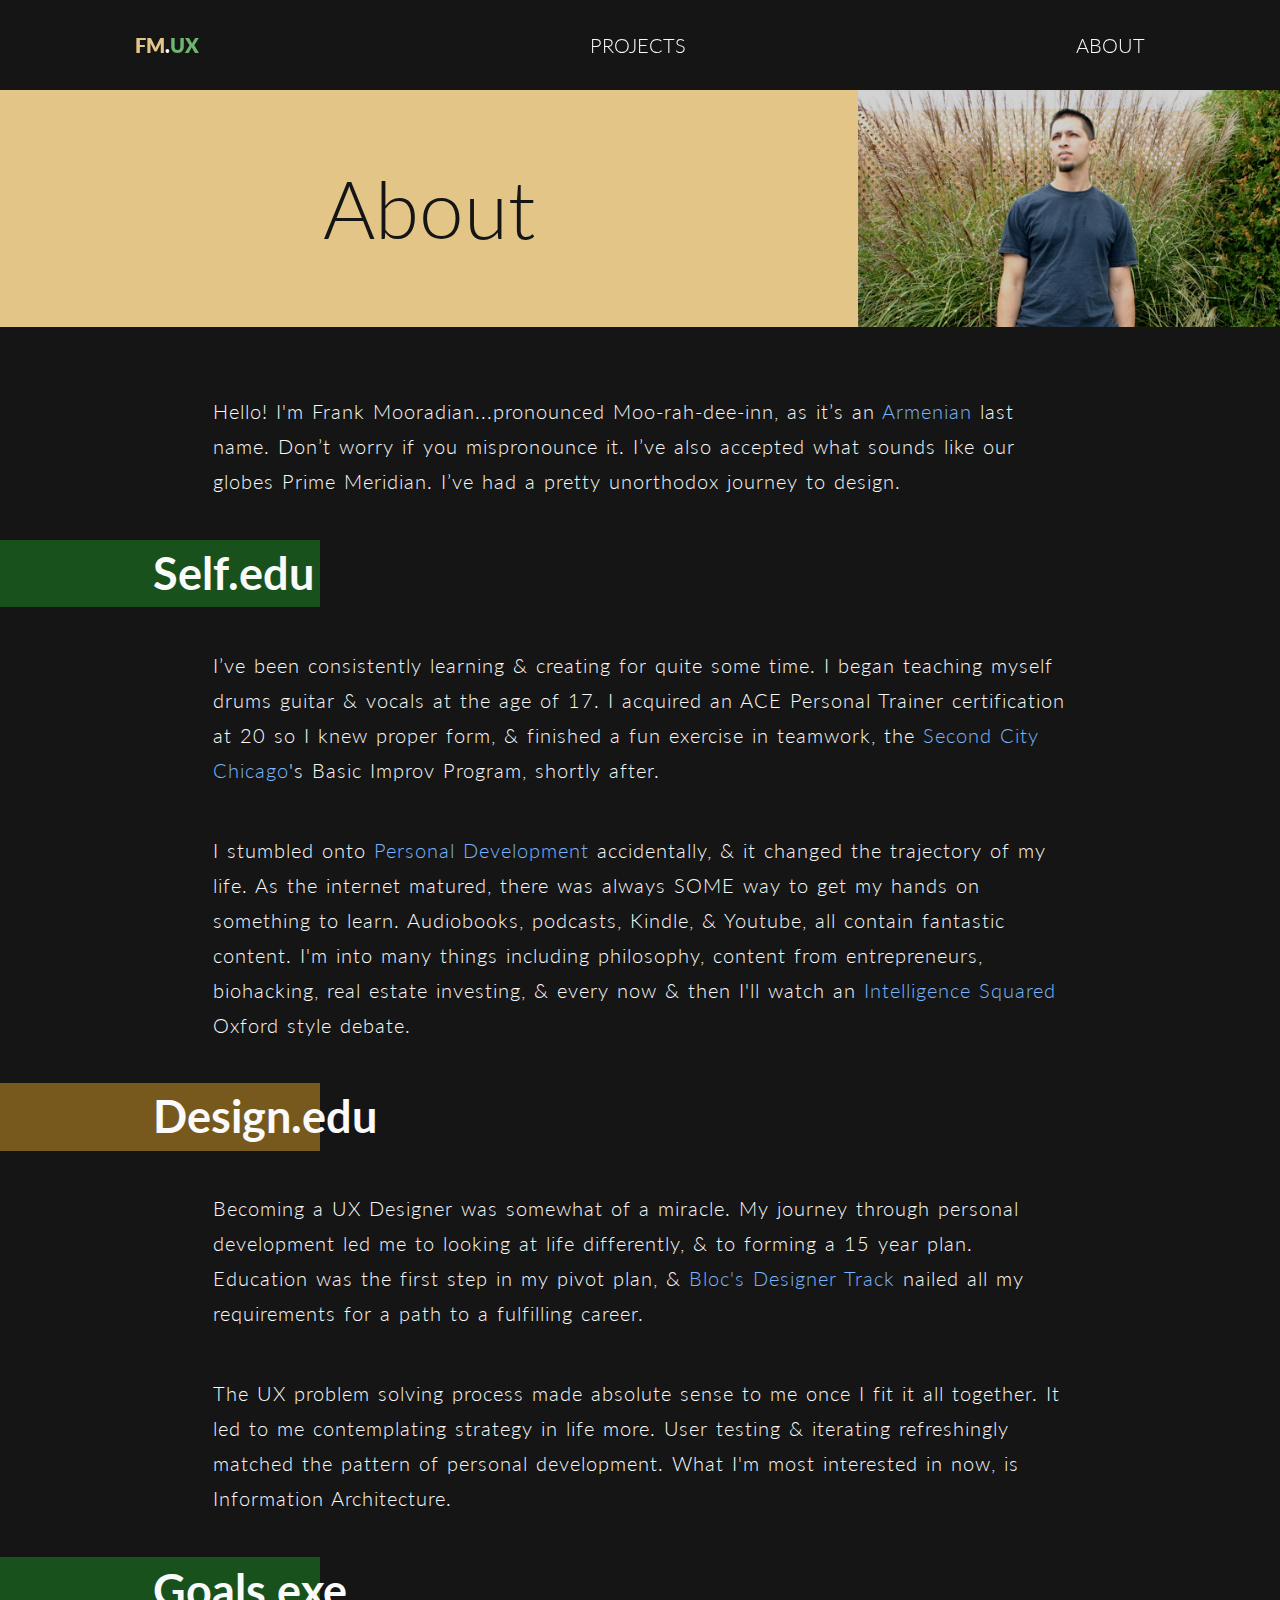
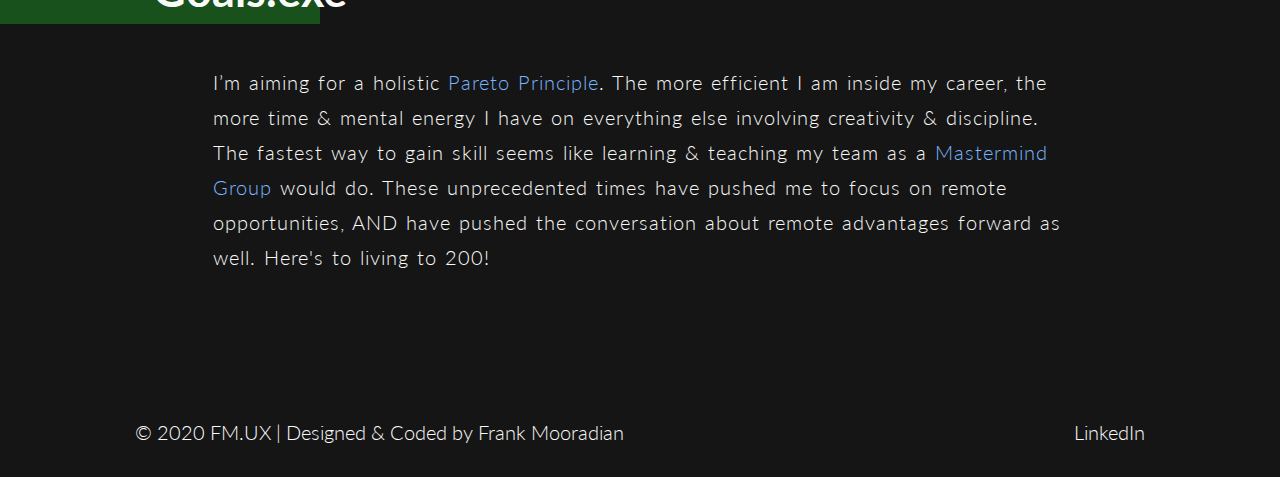
==== commit 9e16703b: "Changed About Me to About" ====
--- a/about.html
+++ b/about.html
@@ -26,14 +26,14 @@
 
 
 		<div class="north-strip">
-				<h1 class="about">About Mois</h1>
+				<h1 class="about">About</h1>
 
 				<img srcset="mob-assets/p-about.jpg 375w,
 					tab-assets/p-about.jpg 192w,
 					desk-assets/p-about.jpg 500w"
 					src="mob-assets/p-about.jpg"
 					
-					sizes="(max-width: 674px) 100vw,
+					sizes="(max-width: 674px) 96.8vw,
 					(min-width: 675px) and (max-width: 1149px) 40vw,
                     (min-width: 1150px) 33vw"
                     alt="About Me image"/>
--- a/css/style.css
+++ b/css/style.css
@@ -123,8 +123,9 @@
   grid-template-rows: 7.5vh;
   grid-column: 1 / 7;
   margin: 2vh 0 2vh 0;
-  align-content: center;
+  /*align-content: center;*/
   align-items: center;
+  justify-content: inherit;
 }
 .bruce {
   /* always 1/12 on each side */
@@ -379,7 +380,7 @@
   font-weight: 300;
   color: #151515;
 }
-.grid-bio-h2s h2 {
+.self {
   position: absolute;
   z-index: 1;
   left: 2vh; 
@@ -768,7 +769,7 @@
   }
   .about { grid-column: 1 / 2 }
   .grid-bio-h2s { grid-column: 1 / 5; }
-  .grid-bio-h2s h2 {  font-size: 2em;  }
+  .self {  font-size: 2em;  }
   .grid-bio-content { 
     font-weight: 300;
     grid-column: 3 / 11;
@@ -891,7 +892,7 @@
   }
   .proto-text { font-size: 1.75em; }
    /* Header/Footer Horizontal Responsive Padding ------------------------- */
-  .nav, .footer, .grid-bio-h2s h2 {
+  .nav, .footer, .self {
     padding-left:   5vh;
     padding-right:  5vh;
   }
@@ -929,7 +930,7 @@
   .project-content {  line-height: 1.375em; }
   /* About ------------------------- */
   .grid-bio-h2s { grid-column: 1 / 4; }
-  .grid-bio-h2s h2 {  font-size: 2.25em;  }
+  .self {  font-size: 2.25em;  }
   .about {  font-size: 4em; }
   .grid-bio-content { margin: 2.5vh 0 2.5vh 0;  }
   .bruce {
@@ -985,7 +986,7 @@
   .bandtastic-proto-button { width: 33%; }
   .vocoach-proto-button { width: 33%; }
   /* Header/Footer Horizontal Responsive Padding ------------------------- */
- .nav, .footer, .grid-bio-h2s h2 {
+ .nav, .footer, .self {
     padding-left:   10vh;
     padding-right:  10vh;
  }
@@ -998,7 +999,7 @@
   .hero { font-size: 4em; }
 
     /* Header/Footer Horizontal Responsive Padding ------------------------- */
- .nav, .footer, .grid-bio-h2s h2 {
+ .nav, .footer, .self {
     padding-left:   15vh;
     padding-right:  15vh;
  }
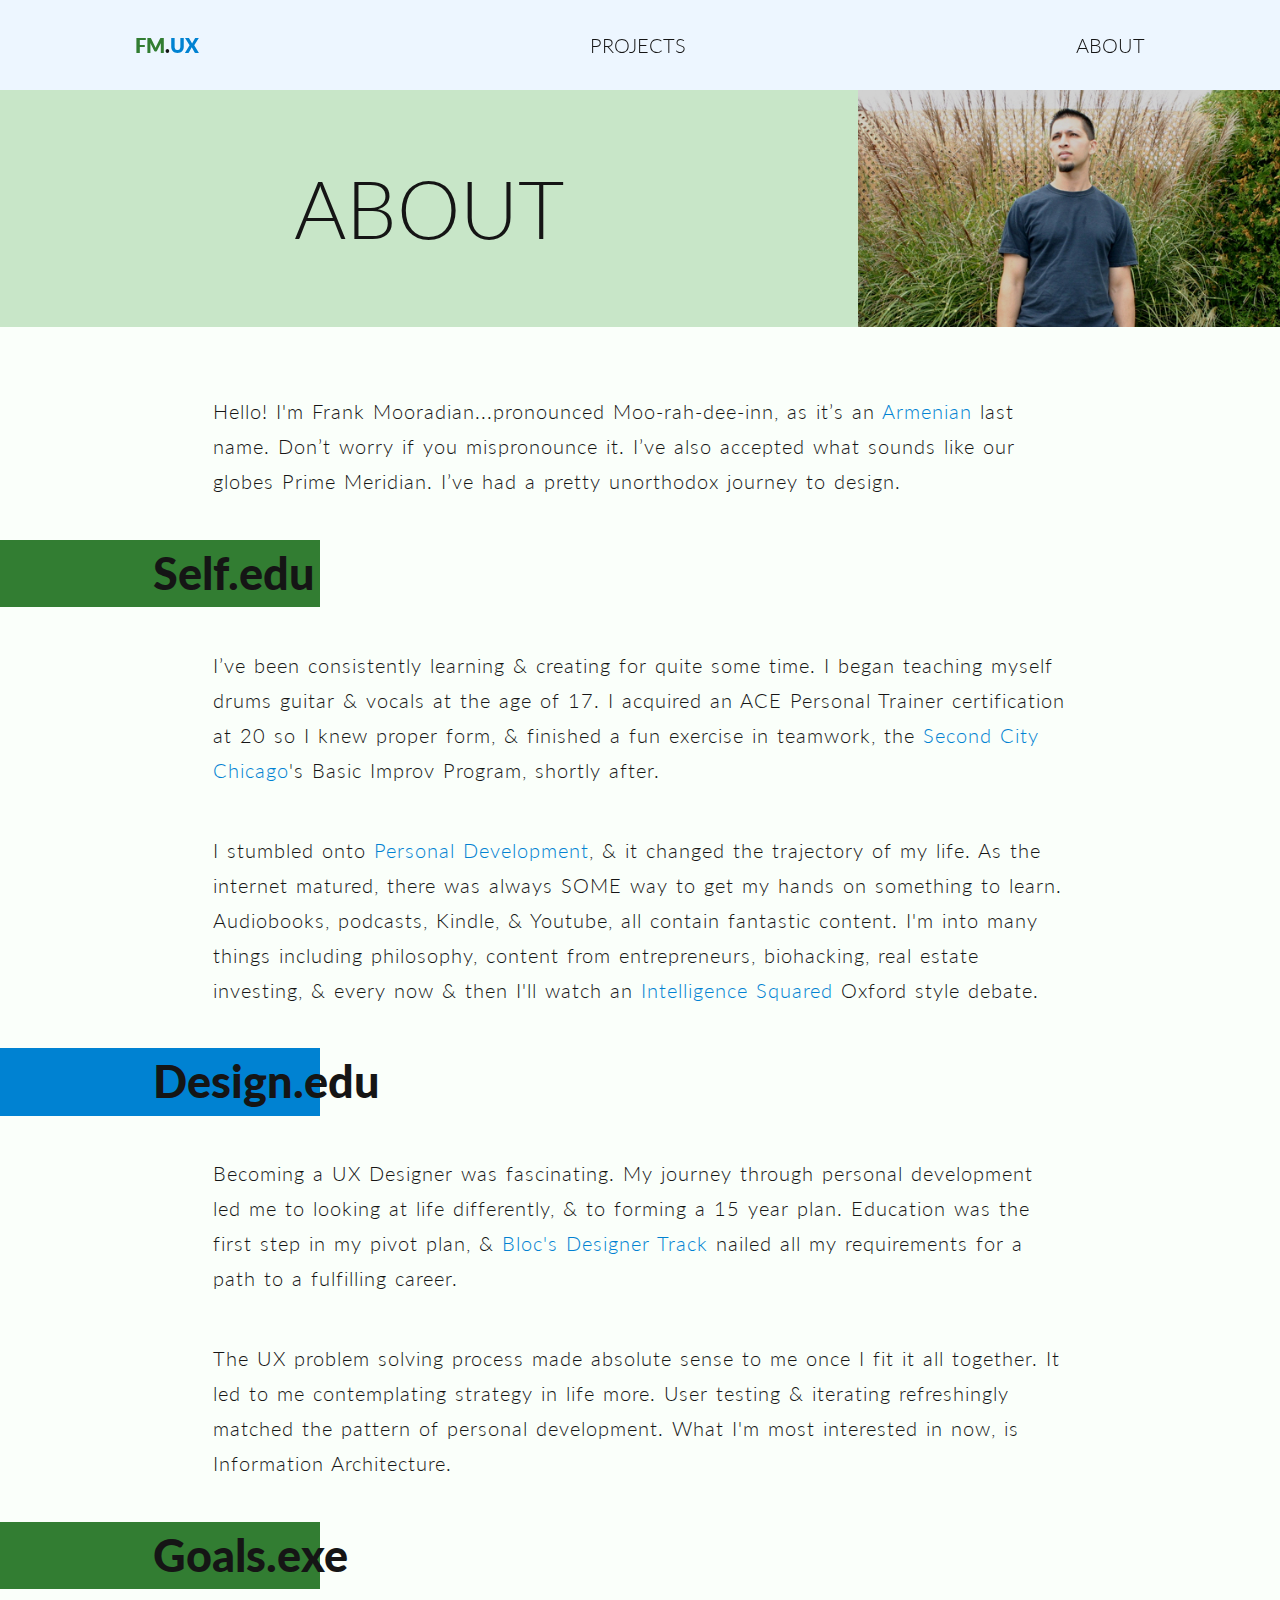
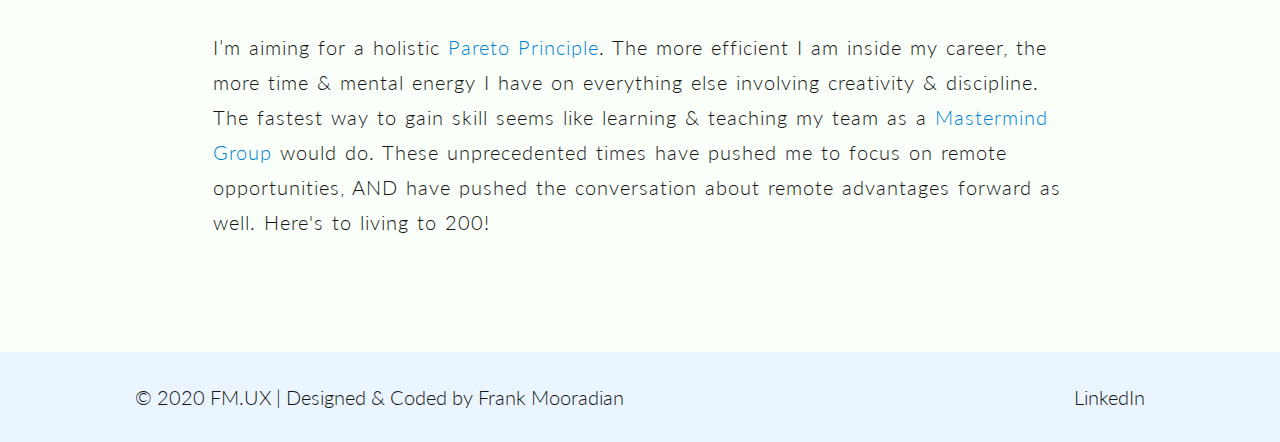
==== commit ee4c2b31: "Many color changes, but check active case study links next" ====
--- a/about.html
+++ b/about.html
@@ -26,7 +26,7 @@
 
 
 		<div class="north-strip">
-				<h1 class="about">About</h1>
+				<h1 class="about">ABOUT</h1>
 
 				<img srcset="mob-assets/p-about.jpg 375w,
 					tab-assets/p-about.jpg 192w,
@@ -56,7 +56,7 @@
 					</div>
 
 					<div class="grid-bio-content">
-						I stumbled onto <a href="https://en.wikipedia.org/wiki/Personal_development" target="_blank">Personal Development</a> accidentally, & it changed the trajectory of my life.  As the internet matured, there was always SOME way to get my hands on something to learn.  Audiobooks, podcasts, Kindle, & Youtube, all contain fantastic content.  I'm into many things including philosophy, content from entrepreneurs, biohacking, real estate investing, & every now & then I'll watch an <a href="https://www.intelligencesquaredus.org/" target="_blank">Intelligence Squared</a> Oxford style debate.
+						I stumbled onto <a href="https://en.wikipedia.org/wiki/Personal_development" target="_blank">Personal Development</a>, & it changed the trajectory of my life.  As the internet matured, there was always SOME way to get my hands on something to learn.  Audiobooks, podcasts, Kindle, & Youtube, all contain fantastic content.  I'm into many things including philosophy, content from entrepreneurs, biohacking, real estate investing, & every now & then I'll watch an <a href="https://www.intelligencesquaredus.org/" target="_blank">Intelligence Squared</a> Oxford style debate.
 					</div>
 			</p>
 
@@ -65,7 +65,7 @@
 			</div>
 			<p class="design-p">
 					<div class="grid-bio-content">
-						Becoming a UX Designer was somewhat of a miracle.  My journey through personal development led me to looking at life differently, & to forming a 15 year plan.  Education was the first step in my pivot plan, & <a href="https://www.bloc.io" target="_blank">Bloc's Designer Track</a> nailed all my requirements for a path to a fulfilling career.
+						Becoming a UX Designer was fascinating.  My journey through personal development led me to looking at life differently, & to forming a 15 year plan.  Education was the first step in my pivot plan, & <a href="https://www.bloc.io" target="_blank">Bloc's Designer Track</a> nailed all my requirements for a path to a fulfilling career.
                     </div>
                     
                     <div class="grid-bio-content">
--- a/css/style.css
+++ b/css/style.css
@@ -46,7 +46,7 @@
   top: 0;
   left: 0;
   right: 0;
-  background: rgba(21, 21, 21, 0.9);
+  background: rgba(235, 245, 255, 0.9);
   z-index: 10;
 }
 .grid-nav {
@@ -94,9 +94,9 @@
   bottom: 0;
   left: 0;
   right: 0;
-  background: #151515;
+  background: #EBF5FF;
   z-index: 10;
-  padding-top: 10vh;
+  margin-top: 10vh;
 }
 
 /* about.grid =============================== */
@@ -272,15 +272,15 @@
   ========================================
 */
 body {
-  background-color: #151515;
-  color: #FAFAFA;
+  background-color: #FAFFFA;
+  color: #151515;
   font-family: Lato, Arial, Helvetica, sans-serif;
   font-size: 1em;
 }
 
 a {
   text-decoration: none;
-  color: rgb(122, 182, 255);
+  color: #0082D2;
 }
 a:visited {
   color: rgb(188, 133, 255);
@@ -289,7 +289,7 @@
   font-size: 1.05em;
 }
 a:active {
-  color: #E3C588;
+  color: #327D32;
 }
 .projects a:link {
   color: #FAFAFA;
@@ -300,7 +300,7 @@
 
 /* Header/Footer */
 .nav a, .footer a, .footer-item-copyright {
-  color: #FAFAFA;
+  color: #151515;
   font-weight: 300;
 }
 .nav-item a {
@@ -310,11 +310,11 @@
   font-weight: 750;
 }
 #tl-fm {
-  color: #E3C588;
+  color: #327D32;
   display: inline;
 }
 #tl-ux {
-  color: #6DB66D;
+  color: #0082D2;
   display: inline;
 }
 
@@ -328,13 +328,15 @@
 
 }
 #hfm {
-  display: inline;
-  color: #E3C588;
+  color: #327D32;
   font-weight: bold;
+}
+#hfc, #hfu {
+    color: #0082D2;
 }
 .hu {
   display: inline;
-  color: #6DB66D;
+  color: #327D32;
   font-weight: bold;
 }
 
@@ -385,7 +387,7 @@
   z-index: 1;
   left: 2vh; 
   font-size: 1.75em;
-  font-weight: 700;
+  font-weight: 900;
 }
 .grid-bio-content {
   line-height: 1.75em;
@@ -478,8 +480,8 @@
   Styling
   ========================================
 */
-.nav-item a:active {
-  color: #6DB66D;
+.nav-item a:active, .footer-item-lin a:active {
+  color: #327D32;
 }
 .nav-item {
   animation-name: navgrow;
@@ -515,9 +517,9 @@
 }
 
 /* About */
-.north-strip { background-color: #E3C588; }
-.bio-green { background-color: #18511B; }
-.bio-mustard { background-color: #77591D; }
+.north-strip { background-color: #C8E6C8; }
+.bio-green { background-color: #327D32; }
+.bio-mustard { background-color: #0082D2; }
 
 /* Case Studies OVERRIDE IN SPECIFIC */
 .case-snapshot {
@@ -560,8 +562,8 @@
   border: 1px solid black;
 }
 
-.alternate {
-  background: #FAFAFA;
+.alternate { /*copying norm for time being*/
+  background-color: #FAFAFF;
   color: #151515; }
   .alternate a {
     text-decoration: none;
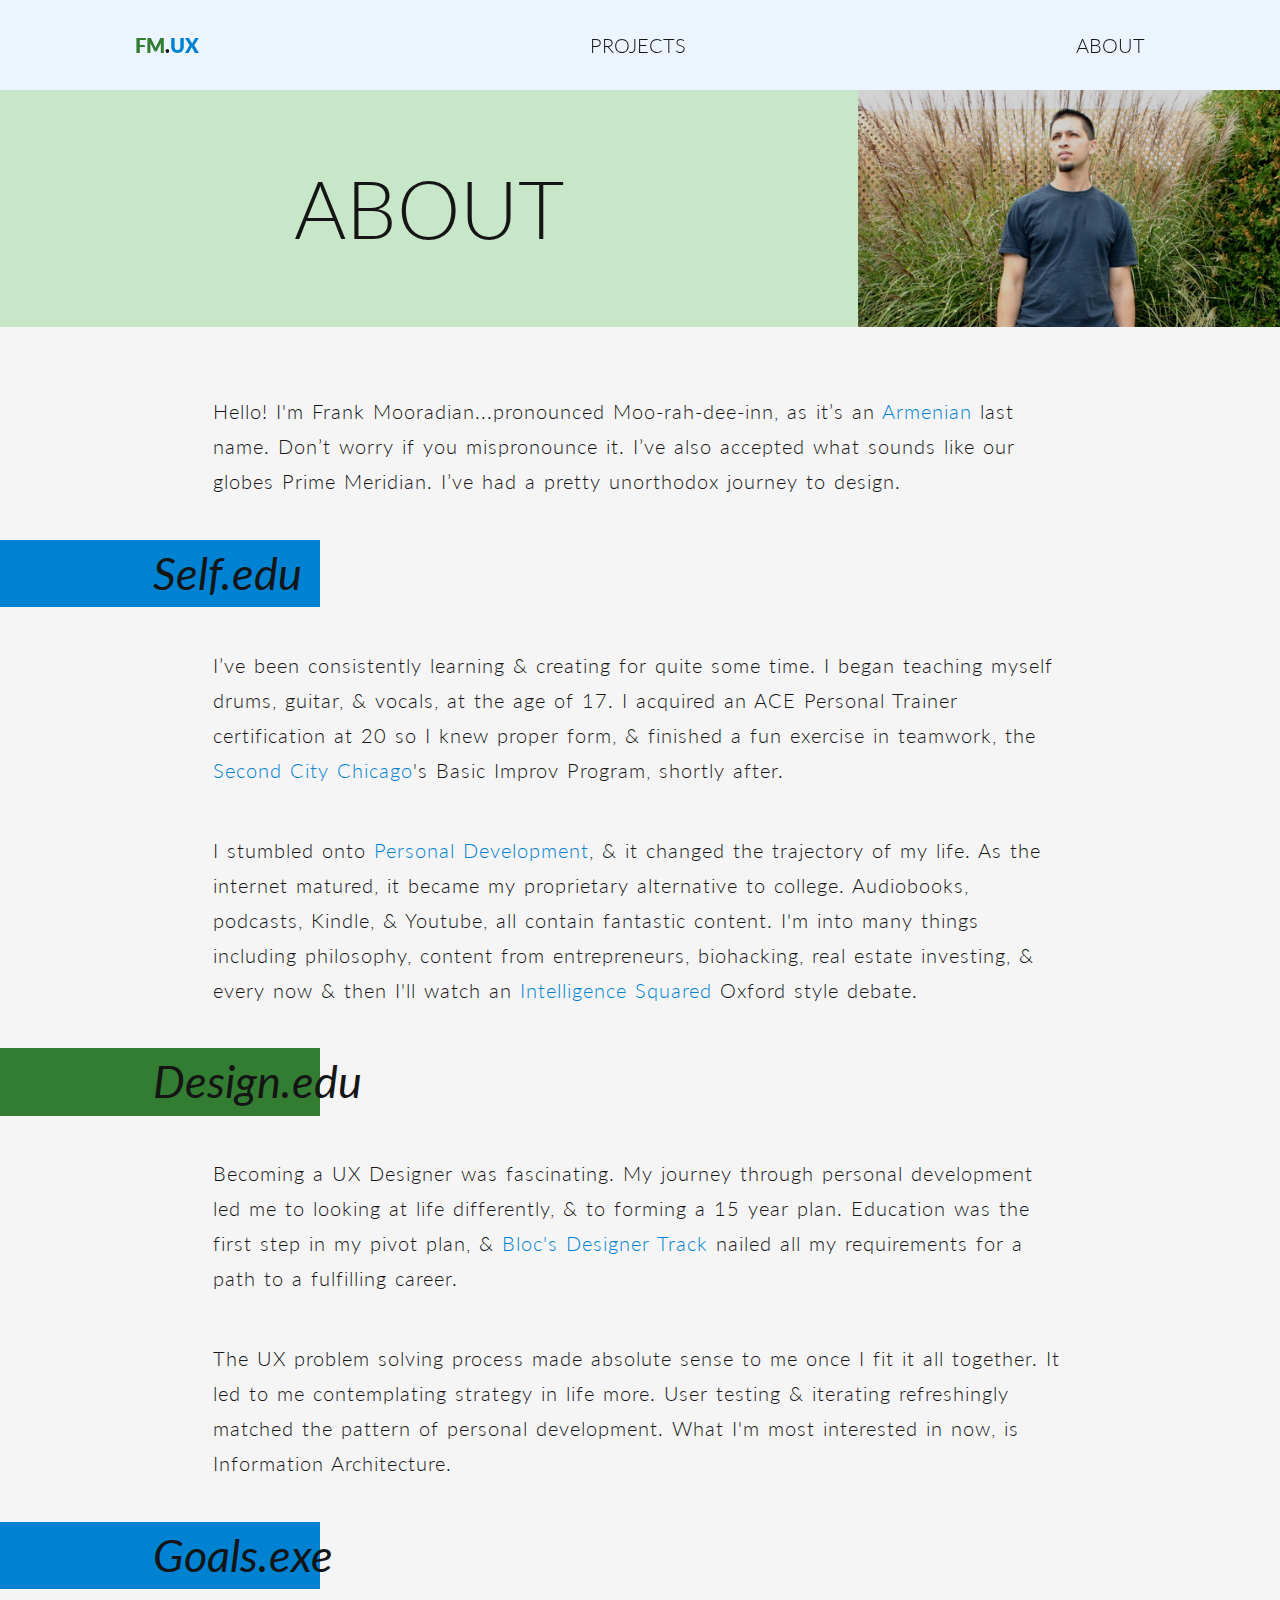
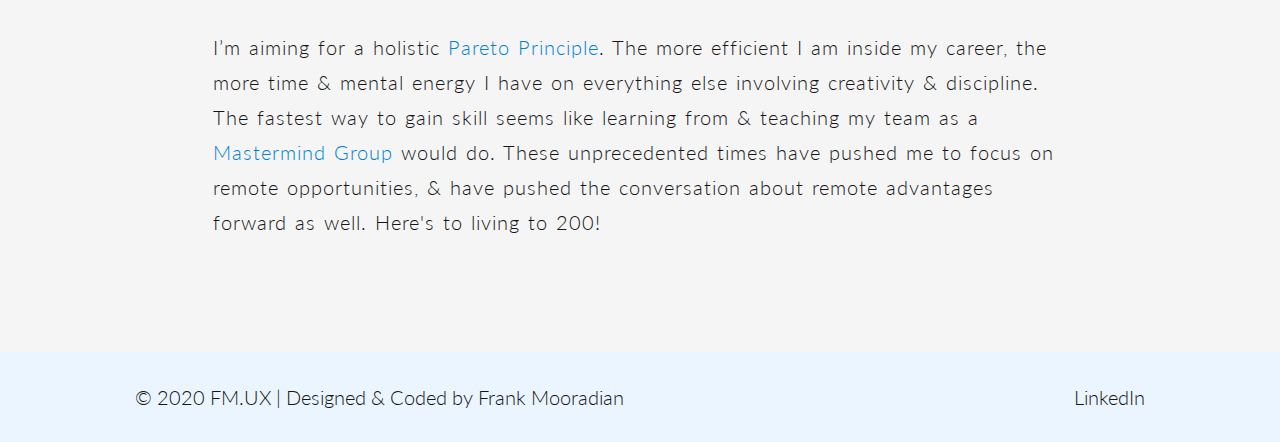
==== commit 9f9826bd: "About page CHECK & main page almost there" ====
--- a/about.html
+++ b/about.html
@@ -47,20 +47,20 @@
 					Hello! I'm Frank Mooradian...pronounced Moo-rah-dee-inn, as it’s an <a href="https://en.wikipedia.org/wiki/Armenia" target="_blank">Armenian</a> last name.  Don’t worry if you mispronounce it.  I’ve also accepted what sounds like our globes Prime Meridian.  I’ve had a pretty unorthodox journey to design.
 			</p>
 
-			<div class="grid-bio-h2s bio-green">
+			<div class="grid-bio-h2s bio-blue">
 				<h2 class="self">Self.edu</h2>
 			</div>
 			<p class="self-p">
 					<div class="grid-bio-content">
-						I’ve been consistently learning & creating for quite some time.  I began teaching myself drums guitar & vocals at the age of 17.  I acquired an ACE Personal Trainer certification at 20 so I knew proper form, & finished a fun exercise in teamwork, the <a href="https://www.secondcity.com/" target="_blank">Second City Chicago</a>'s Basic Improv Program, shortly after.
+						I’ve been consistently learning & creating for quite some time.  I began teaching myself drums, guitar, & vocals, at the age of 17.  I acquired an ACE Personal Trainer certification at 20 so I knew proper form, & finished a fun exercise in teamwork, the <a href="https://www.secondcity.com/" target="_blank">Second City Chicago</a>'s Basic Improv Program, shortly after.
 					</div>
 
 					<div class="grid-bio-content">
-						I stumbled onto <a href="https://en.wikipedia.org/wiki/Personal_development" target="_blank">Personal Development</a>, & it changed the trajectory of my life.  As the internet matured, there was always SOME way to get my hands on something to learn.  Audiobooks, podcasts, Kindle, & Youtube, all contain fantastic content.  I'm into many things including philosophy, content from entrepreneurs, biohacking, real estate investing, & every now & then I'll watch an <a href="https://www.intelligencesquaredus.org/" target="_blank">Intelligence Squared</a> Oxford style debate.
+						I stumbled onto <a href="https://en.wikipedia.org/wiki/Personal_development" target="_blank">Personal Development</a>, & it changed the trajectory of my life.  As the internet matured, it became my proprietary alternative to college.  Audiobooks, podcasts, Kindle, & Youtube, all contain fantastic content.  I'm into many things including philosophy, content from entrepreneurs, biohacking, real estate investing, & every now & then I'll watch an <a href="https://www.intelligencesquaredus.org/" target="_blank">Intelligence Squared</a> Oxford style debate.
 					</div>
 			</p>
 
-			<div class="grid-bio-h2s bio-mustard">
+			<div class="grid-bio-h2s bio-green">
 				<h2 class="self">Design.edu</h2>
 			</div>
 			<p class="design-p">
@@ -73,12 +73,12 @@
 					</div>
 			</p>
 
-			<div class="grid-bio-h2s bio-green">
+			<div class="grid-bio-h2s bio-blue">
 				<h2 class="self">Goals.exe</h2>
 			</div>
 			<p class="goals-p">
 					<div class="grid-bio-content">
-                        I’m aiming for a holistic <a href="https://en.wikipedia.org/wiki/Pareto_principle" target="_blank">Pareto Principle</a>.  The more efficient I am inside my career, the more time & mental energy I have on everything else involving creativity & discipline.  The fastest way to gain skill seems like learning & teaching my team as a <a href="https://www.thesuccessalliance.com/what-is-a-mastermind-group/" target="_blank">Mastermind Group</a> would do. These unprecedented times have pushed me to focus on remote opportunities, AND have pushed the conversation about remote advantages forward as well. Here's to living to 200!
+                        I’m aiming for a holistic <a href="https://en.wikipedia.org/wiki/Pareto_principle" target="_blank">Pareto Principle</a>.  The more efficient I am inside my career, the more time & mental energy I have on everything else involving creativity & discipline.  The fastest way to gain skill seems like learning from & teaching my team as a <a href="https://www.thesuccessalliance.com/what-is-a-mastermind-group/" target="_blank">Mastermind Group</a> would do. These unprecedented times have pushed me to focus on remote opportunities, & have pushed the conversation about remote advantages forward as well. Here's to living to 200!
 					</div>
 			</p>
 
--- a/css/style.css
+++ b/css/style.css
@@ -272,7 +272,7 @@
   ========================================
 */
 body {
-  background-color: #FAFFFA;
+  background-color: #F5F5F5;
   color: #151515;
   font-family: Lato, Arial, Helvetica, sans-serif;
   font-size: 1em;
@@ -387,7 +387,8 @@
   z-index: 1;
   left: 2vh; 
   font-size: 1.75em;
-  font-weight: 900;
+  font-weight: 400;
+  font-style: italic;
 }
 .grid-bio-content {
   line-height: 1.75em;
@@ -519,11 +520,11 @@
 /* About */
 .north-strip { background-color: #C8E6C8; }
 .bio-green { background-color: #327D32; }
-.bio-mustard { background-color: #0082D2; }
+.bio-blue { background-color: #0082D2; }
 
 /* Case Studies OVERRIDE IN SPECIFIC */
 .case-snapshot {
-  background-color: #DADADA;
+  background-color: #F0F0F0;
   color: #151515;
 }
 
@@ -562,8 +563,8 @@
   border: 1px solid black;
 }
 
-.alternate { /*copying norm for time being*/
-  background-color: #FAFAFF;
+.alternate {
+  background-color: #F0F0F0;
   color: #151515; }
   .alternate a {
     text-decoration: none;
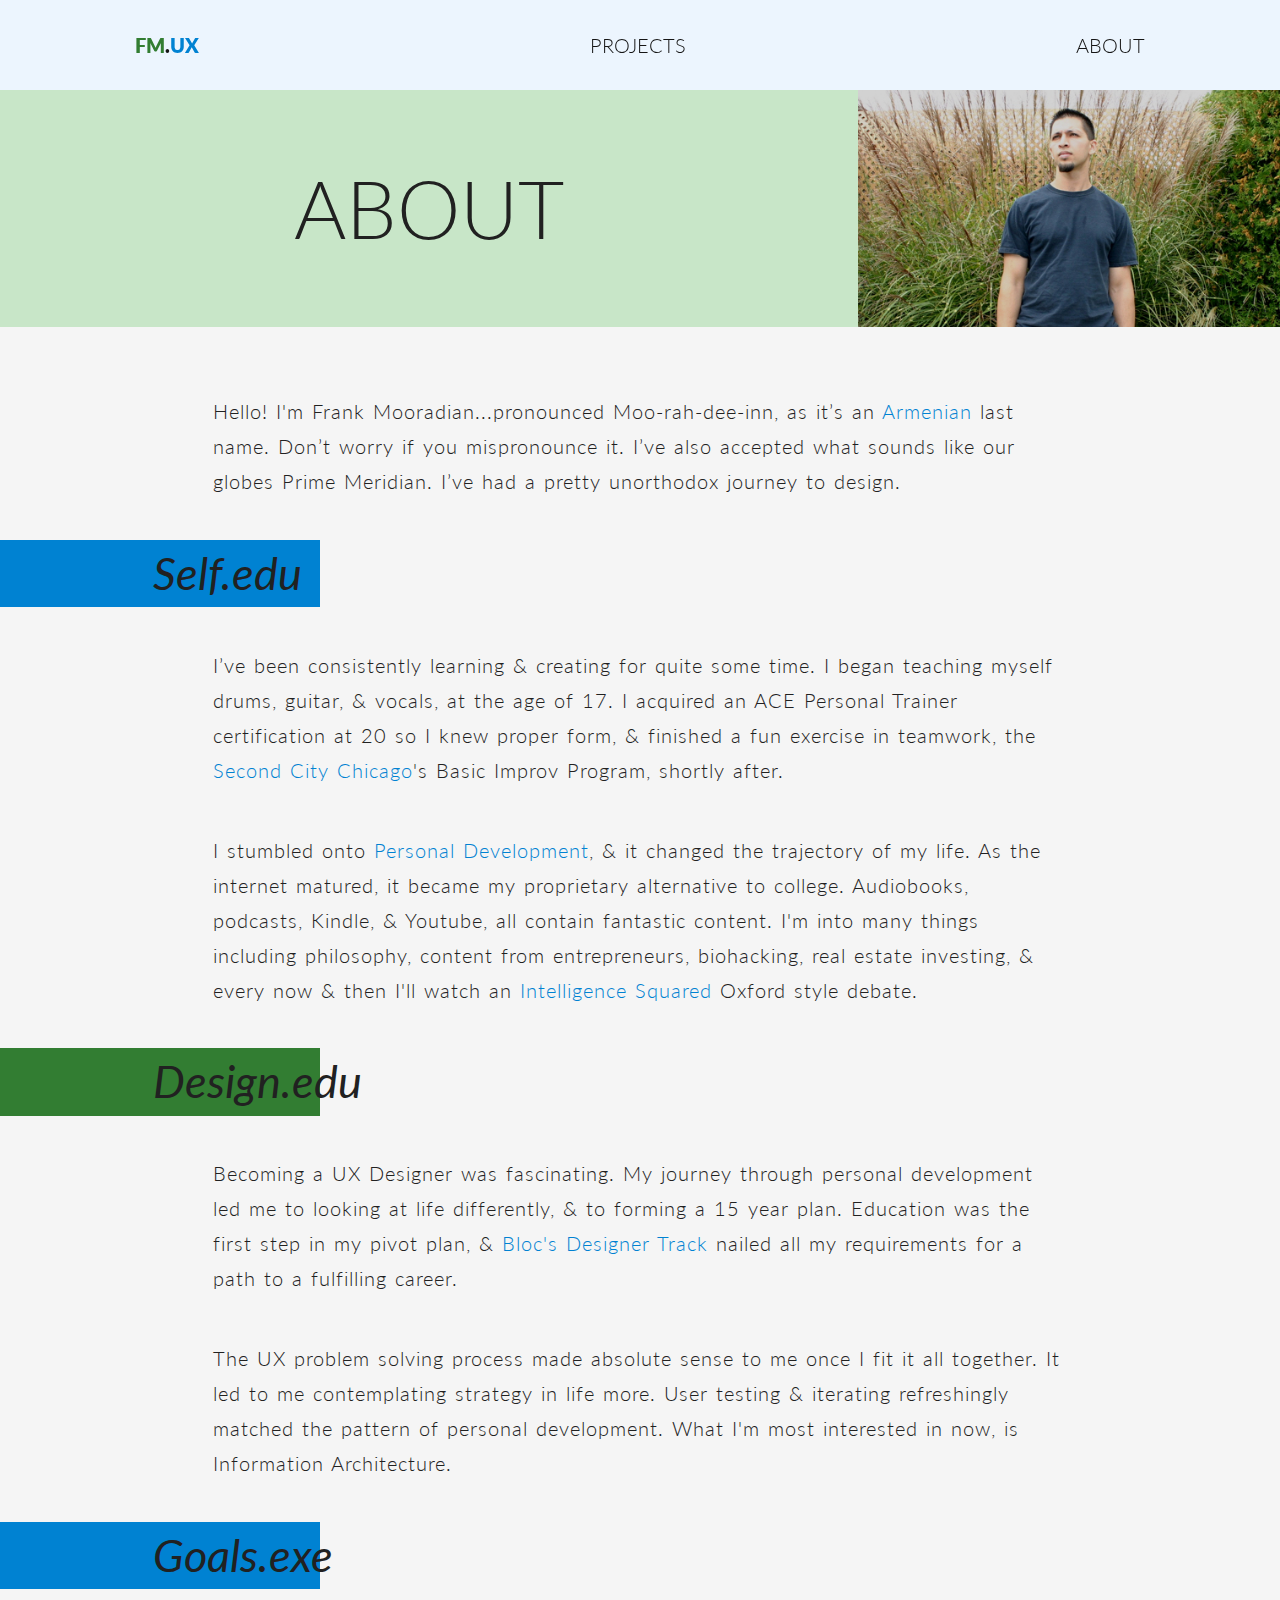
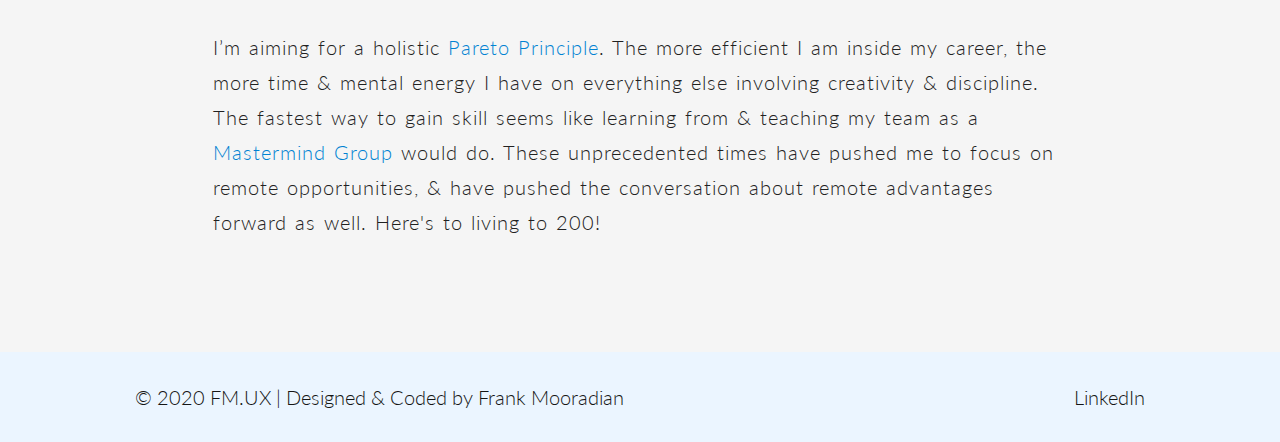
==== commit 0b8be05a: "It's time to push my code & get help" ====
--- a/about.html
+++ b/about.html
@@ -41,7 +41,7 @@
 
 		
 		
-		<section class="bio">
+		<section class="grid-bio">
 
 			<p class="intro grid-bio-content">
 					Hello! I'm Frank Mooradian...pronounced Moo-rah-dee-inn, as it’s an <a href="https://en.wikipedia.org/wiki/Armenia" target="_blank">Armenian</a> last name.  Don’t worry if you mispronounce it.  I’ve also accepted what sounds like our globes Prime Meridian.  I’ve had a pretty unorthodox journey to design.
--- a/css/style.css
+++ b/css/style.css
@@ -75,9 +75,32 @@
 /* Projects */
 .grid-projects {
   display: grid;
-  grid-template-rows: 1fr 1fr;
-  align-items: center;
-  justify-items: center;
+  grid-template-rows: repeat(12, 1fr);
+  grid-template-columns: repeat(12, 1fr);
+}
+.project-bandtastic {
+  display: grid;
+  grid-row: 1 / span 1;
+  grid-column: auto / span 1;
+  /*background-color: #D7EBFF;*/
+  background-color: #0080ff;
+  border: 1px solid rgb(0, 255, 21);
+  place-items: center;
+
+  
+  
+}
+.project-vocoacher {
+  display: grid;
+  grid-row: 1 / span 1;
+  grid-column: auto / span 1;
+  /*background-color: #E1BEEB;*/
+  background-color: #c800ff;
+  border: 1px solid rgb(0, 4, 255);
+  place-items: center;
+
+  
+  
 }
 
 /* Footer */
@@ -107,7 +130,7 @@
   justify-items: center;
   margin: 10vh 0 5vh 0;
 }
-.bio {
+.grid-bio {
   display: grid;
   grid-template-columns: repeat(12, 1fr);
 }
@@ -121,7 +144,7 @@
   1/2 mobile*/
   display: grid;
   grid-template-rows: 7.5vh;
-  grid-column: 1 / 7;
+  grid-column: span 4;
   margin: 2vh 0 2vh 0;
   /*align-content: center;*/
   align-items: center;
@@ -273,7 +296,7 @@
 */
 body {
   background-color: #F5F5F5;
-  color: #151515;
+  color: #212121;
   font-family: Lato, Arial, Helvetica, sans-serif;
   font-size: 1em;
 }
@@ -292,10 +315,10 @@
   color: #327D32;
 }
 .projects a:link {
-  color: #FAFAFA;
+  color: #151515;
 }
 .projects a:visited {
-  color: #FAFAFA;
+  color: #212121;
 }
 
 /* Header/Footer */
@@ -380,7 +403,7 @@
 .about {
   font-size: 2em;
   font-weight: 300;
-  color: #151515;
+  color: #212121;
 }
 .self {
   position: absolute;
@@ -525,7 +548,7 @@
 /* Case Studies OVERRIDE IN SPECIFIC */
 .case-snapshot {
   background-color: #F0F0F0;
-  color: #151515;
+  color: #212121;
 }
 
 .bandtastic-proto-button {
@@ -641,6 +664,7 @@
   background-image: url(../desk-assets/project-bandtastic-banner-center.png);
   background-size: cover;
   background-position: center;
+  
 }
 .app-bg-color-bandtastic {
   background-color: #E1EAF7;
@@ -760,7 +784,7 @@
     grid-template-columns: 50vw 50vw;
     grid-template-rows: 1fr;
     justify-content: center;
-  }  
+  }
   body {  font-size: 1.125em; }
   .hero { font-size: 2em; }
   .project-title {  font-size: 2em; }
@@ -771,7 +795,7 @@
     grid-template-rows: 1fr;
   }
   .about { grid-column: 1 / 2 }
-  .grid-bio-h2s { grid-column: 1 / 5; }
+  .grid-bio-h2s { grid-column: span 4; } /*Changed & now Redundant*/
   .self {  font-size: 2em;  }
   .grid-bio-content { 
     font-weight: 300;
@@ -926,13 +950,13 @@
   .grid-arrow { height: 100px; }
   .grid-projects {  
     grid-template-columns: 33vw 33vw; 
-    justify-content: space-evenly;}  
+    justify-content: space-evenly;}
   body {  font-size: 1.25em;  }
   .hero { font-size: 3em; }
   .project-title {  font-size: 2em; }
   .project-content {  line-height: 1.375em; }
   /* About ------------------------- */
-  .grid-bio-h2s { grid-column: 1 / 4; }
+  .grid-bio-h2s { grid-column: span 3; }
   .self {  font-size: 2.25em;  }
   .about {  font-size: 4em; }
   .grid-bio-content { margin: 2.5vh 0 2.5vh 0;  }
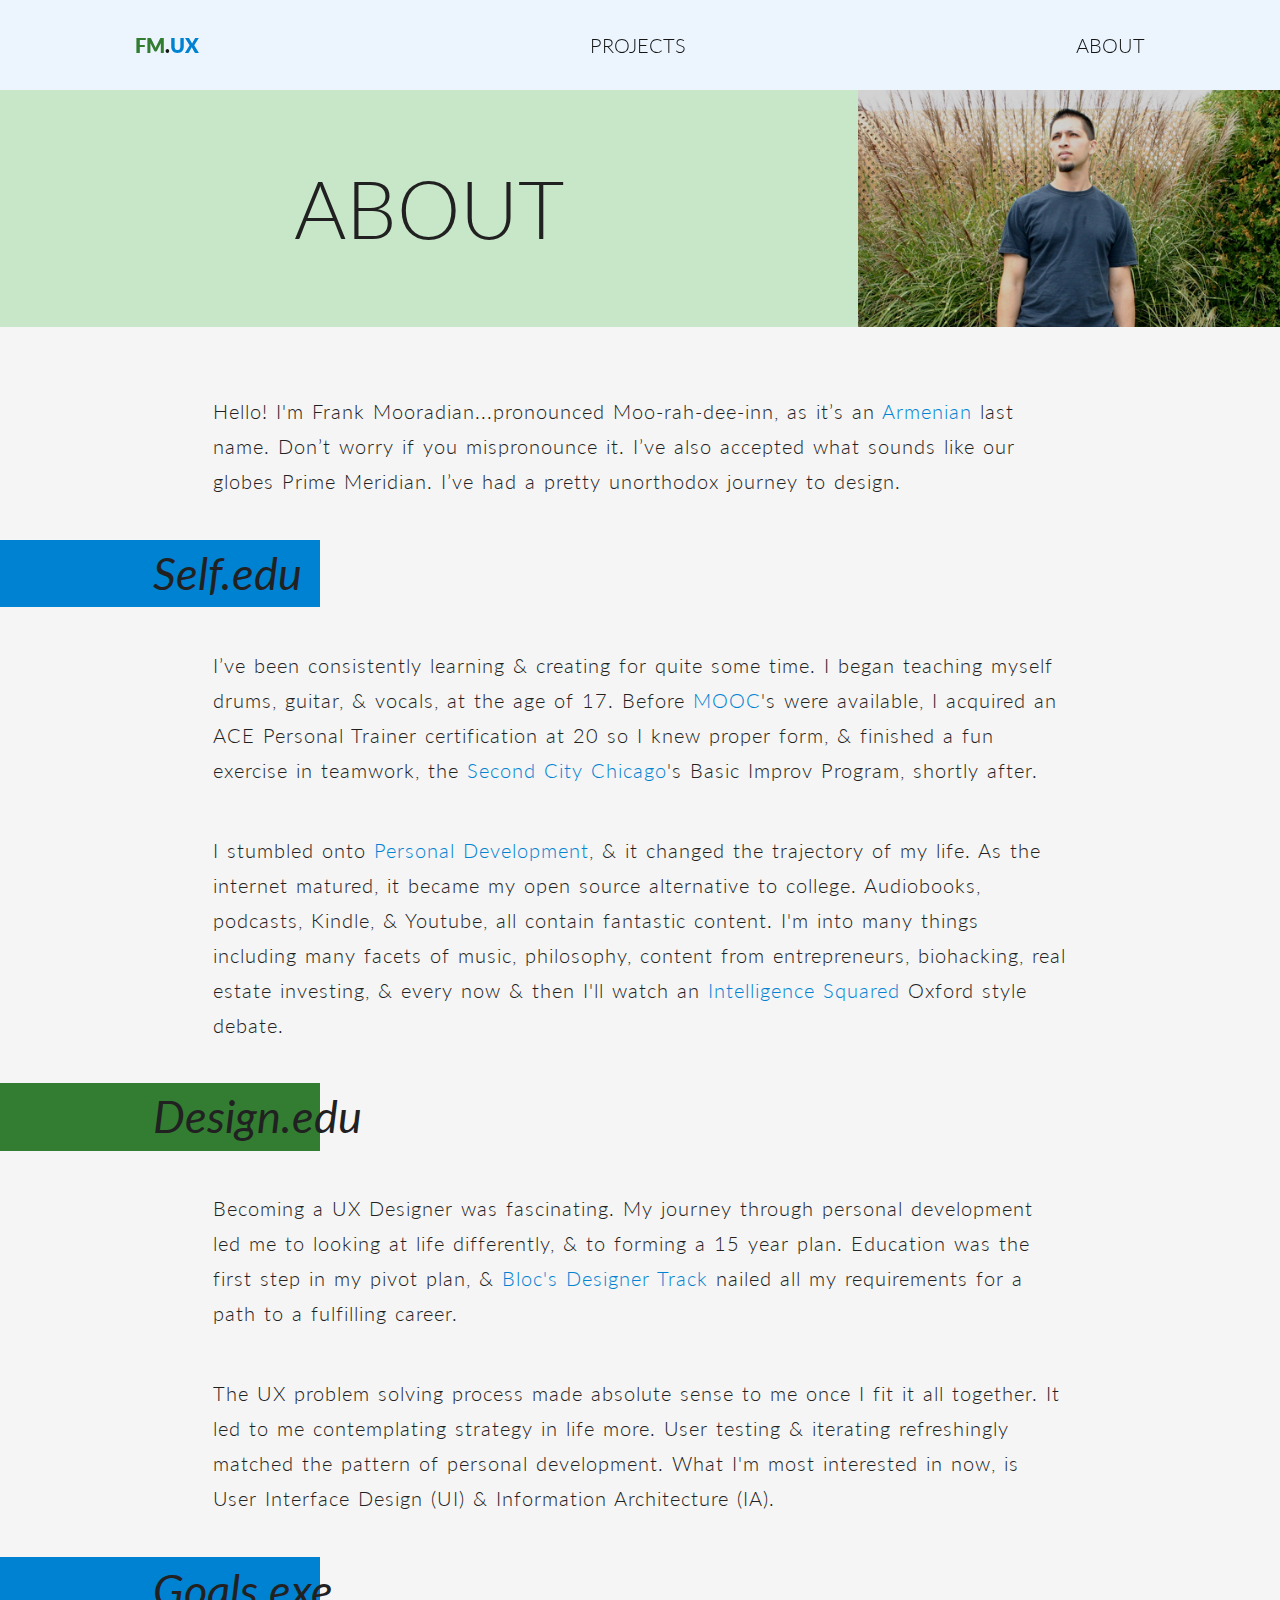
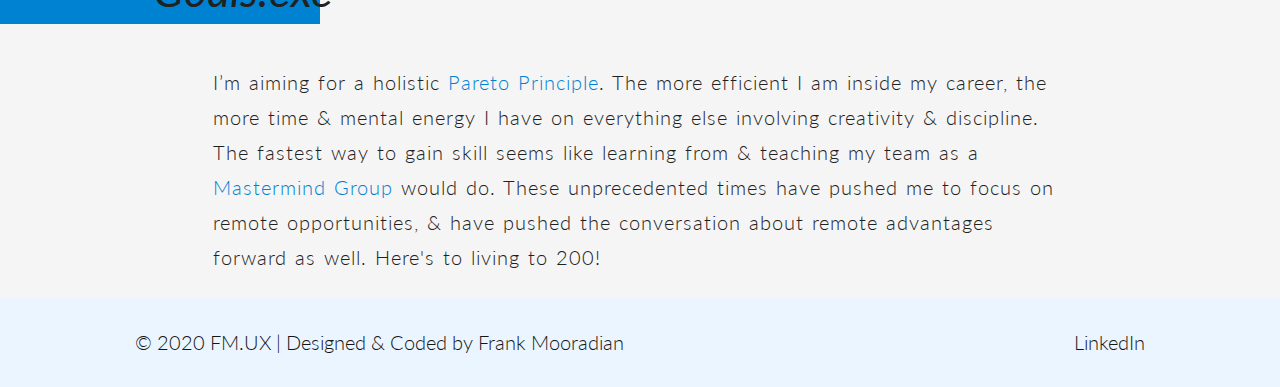
==== commit 304b12ec: "Small About changes" ====
--- a/about.html
+++ b/about.html
@@ -52,11 +52,11 @@
 			</div>
 			<p class="self-p">
 					<div class="grid-bio-content">
-						I’ve been consistently learning & creating for quite some time.  I began teaching myself drums, guitar, & vocals, at the age of 17.  I acquired an ACE Personal Trainer certification at 20 so I knew proper form, & finished a fun exercise in teamwork, the <a href="https://www.secondcity.com/" target="_blank">Second City Chicago</a>'s Basic Improv Program, shortly after.
+            I’ve been consistently learning & creating for quite some time.  I began teaching myself drums, guitar, & vocals, at the age of 17. Before <a href="https://www.mooc.org/" target="_blank">MOOC</a>'s were available, I acquired an ACE Personal Trainer certification at 20 so I knew proper form, & finished a fun exercise in teamwork, the <a href="https://www.secondcity.com/" target="_blank">Second City Chicago</a>'s Basic Improv Program, shortly after.
 					</div>
 
 					<div class="grid-bio-content">
-						I stumbled onto <a href="https://en.wikipedia.org/wiki/Personal_development" target="_blank">Personal Development</a>, & it changed the trajectory of my life.  As the internet matured, it became my proprietary alternative to college.  Audiobooks, podcasts, Kindle, & Youtube, all contain fantastic content.  I'm into many things including philosophy, content from entrepreneurs, biohacking, real estate investing, & every now & then I'll watch an <a href="https://www.intelligencesquaredus.org/" target="_blank">Intelligence Squared</a> Oxford style debate.
+						I stumbled onto <a href="https://en.wikipedia.org/wiki/Personal_development" target="_blank">Personal Development</a>, & it changed the trajectory of my life.  As the internet matured, it became my open source alternative to college.  Audiobooks, podcasts, Kindle, & Youtube, all contain fantastic content.  I'm into many things including many facets of music, philosophy, content from entrepreneurs, biohacking, real estate investing, & every now & then I'll watch an <a href="https://www.intelligencesquaredus.org/" target="_blank">Intelligence Squared</a> Oxford style debate.
 					</div>
 			</p>
 
@@ -69,7 +69,7 @@
                     </div>
                     
                     <div class="grid-bio-content">
-                        The UX problem solving process made absolute sense to me once I fit it all together.  It led to me contemplating strategy in life more. User testing & iterating refreshingly matched the pattern of personal development.  What I'm most interested in now, is Information Architecture.
+                        The UX problem solving process made absolute sense to me once I fit it all together.  It led to me contemplating strategy in life more. User testing & iterating refreshingly matched the pattern of personal development.  What I'm most interested in now, is User Interface Design (UI) & Information Architecture (IA).
 					</div>
 			</p>
 
--- a/css/style.css
+++ b/css/style.css
@@ -1,16 +1,9 @@
 /*
   ========================================
-
-  - alt="all my images">
-
-  - Remove unneeded font weights in html when finished
-
-  - just testing a change
-
   "I would maybe consider pulling the styles into different files for each page and a global, and it looked like there are some classes that you don't need. For example, I see a footer element with a footer class, you could just select on the element instead of adding a class."
-
   ========================================
 */
+
 
 
 
@@ -41,7 +34,8 @@
     scroll-behavior: smooth;
 }
 /* Header */
-.nav-sticky-wrapper { /*Justa-note: .nav-sticky-wrapper is redundant & could use header. I guess back then...semantics or planning.*/
+.nav-sticky-wrapper {
+/*Justa-note: .nav-sticky-wrapper is redundant & could use header. I guess back then...semantics or planning.*/
   position: fixed;
   top: 0;
   left: 0;
@@ -74,33 +68,20 @@
 
 /* Projects */
 .grid-projects {
-  display: grid;
-  grid-template-rows: repeat(12, 1fr);
-  grid-template-columns: repeat(12, 1fr);
-}
-.project-bandtastic {
-  display: grid;
-  grid-row: 1 / span 1;
-  grid-column: auto / span 1;
-  /*background-color: #D7EBFF;*/
-  background-color: #0080ff;
-  border: 1px solid rgb(0, 255, 21);
-  place-items: center;
-
-  
-  
-}
-.project-vocoacher {
-  display: grid;
-  grid-row: 1 / span 1;
-  grid-column: auto / span 1;
-  /*background-color: #E1BEEB;*/
-  background-color: #c800ff;
-  border: 1px solid rgb(0, 4, 255);
-  place-items: center;
-
-  
-  
+    /*Grid created based on srcset image size in html
+    AND, no spacing required until media queries desk
+    BECAUSE, I'm ok with a chunk missing in tablet,
+    but would rather center it on desktop.*/
+    display: grid;
+  }
+  .grid-project-tile { /*Items are the individuals, & content is the chunk*/
+    display: grid;
+    justify-items: center;
+    align-items: center;
+}
+.project-tile-bg, .project-text {
+    grid-row: 1 / 1;
+    grid-column: 1 / 1;
 }
 
 /* Footer */
@@ -119,7 +100,6 @@
   right: 0;
   background: #EBF5FF;
   z-index: 10;
-  margin-top: 10vh;
 }
 
 /* about.grid =============================== */
@@ -176,9 +156,9 @@
 }
 .swot-item-title {
   display: grid;
-  justify-content: center;
-  row-gap: 5vh;
-  column-gap: 5vw;
+  grid-template-rows: 15vh;
+  justify-items: center;
+  align-items: center;
 }
 .grid-persona-section {
   display: grid;
@@ -245,6 +225,7 @@
 .grid-bandtastic-greenNblueButt, 
 .grid-bandtastic-iterations,
 .grid-bandtastic-atomic,
+
 .vocoach-mockup,
 .grid-vocoach-discovery, 
 .grid-vocoach-gamified, 
@@ -260,7 +241,22 @@
 .grid-vocoach-style,
 .grid-vocoach-version, 
 .grid-vocoach-vis-pattern, 
-.grid-vocoach-screen {
+.grid-vocoach-screen,
+
+.grid-bt-centerthisplease,
+.grid-bt-redesign-snapshot-collage,
+.grid-bt-step-centerpiece,
+.grid-bt-step-choosing-0,
+.grid-bt-step-choosing-1,
+.grid-bt-step-choosing-2,
+.grid-bt-step-choosing-3,
+.grid-bt-step-choosing-4,
+.grid-bt-step-final-three,
+.grid-bt-step-fin,
+.grid-bt-step-pot,
+.grid-bt-step-bal,
+.grid-bt-step-flat,
+.grid-bt-step-final {
   display: grid;
   justify-items: center;
   justify-content: center;
@@ -269,8 +265,6 @@
   row-gap: 5vh;
   column-gap: 5vw;
 }
-
-
 
 
 
@@ -345,8 +339,7 @@
 .hero {
 text-align: center;
 font-size: 1.5em;
-/* Unitless: use this number multiplied by
-the element's font size */ 
+/* Unitless: use this number multiplied by the element's font size */ 
 line-height: 1.25;
 
 }
@@ -364,39 +357,19 @@
 }
 
 /* Projects */
-.project-bandtastic, 
-.project-vocoacher {
-  position: relative;
-  display: inline-block;
-}
-.project-text-2l {
-  position: absolute;
-  bottom: 43%; 
-  left: 7.5%; 
-  text-align: center;
-  width: 85%;
-}
-.project-text-3l {
-  position: absolute;
-  bottom: 40%; 
-  left: 7.5%; 
-  text-align: center;
-  width: 85%;
-}
-.project-text-4l {
-  position: absolute;
-  bottom: 38%; 
-  left: 7.5%; 
-  text-align: center;
-  width: 85%;
-}
+.projects {
+    margin-top: 10vw;
+  }
 .project-title {
   font-size: 1.75em;
   font-weight: 600;
-  padding: 5px;
+  padding-bottom: 1vh;
 }
 .project-content {
   line-height: 1.125em;
+}
+.project-text {
+    text-align: center;
 }
 
 /* about.typo ================================= */
@@ -448,11 +421,20 @@
   text-align: center;
 }
 .swot-item-label {
-  color: #E3C588
+  color: #002341
 }
 .swot-title {
-  font-size: 1.625em;
+  /*font-size: 1.625em;*/
+  font-size: 2em;;
   font-weight: 100;
+}
+.sub-heading { 
+    /*Almost replaced SWOT Title but, unique padding.
+    Consider for future case studies & labeling of smaller parts*/
+    font-size: 2em;
+    font-weight: 100;
+    text-align: center;
+    padding: 10vh 0 5vh 0;
 }
 .grid-swot ul li, .swot-conclusion {
   text-align: left;
@@ -528,17 +510,15 @@
     50% { opacity: 0; }
     100% { opacity: 1; }
 }
-.project-vocoacher a:hover img {
-  color: #FAFAFA;
-  outline: solid 1px #E3C588;
-}
-.project-bandtastic a:hover img {
-  color: #FAFAFA;
-  outline: solid 1px #6DB66D;
-}
-.grid-vocoach-screen a:hover img {
-  transform: scale(1.05); 
-}
+.project-tile-bg:hover {
+    z-index: 10;    
+    box-shadow:0px 2px 5px #616161;
+    opacity: 25%;
+}
+
+
+
+
 
 /* About */
 .north-strip { background-color: #C8E6C8; }
@@ -546,8 +526,10 @@
 .bio-blue { background-color: #0082D2; }
 
 /* Case Studies OVERRIDE IN SPECIFIC */
+.case-hero, .short-description {
+    color: #F0F0F0;
+}
 .case-snapshot {
-  background-color: #F0F0F0;
   color: #212121;
 }
 
@@ -565,20 +547,12 @@
   border-radius: 50px;
   border: none;
 }
-.bandtastic-proto-button:hover {
-  -webkit-box-shadow: 1px 1px 5px 0px rgba(0,0,0,1);
--moz-box-shadow: 1px 1px 5px 0px rgba(0,0,0,1);
-box-shadow: 1px 1px 5px 0px rgba(0,0,0,1);
-}
-.vocoach-proto-button:hover {
-  -webkit-box-shadow: 1px 1px 5px 0px rgba(0,0,0,1);
--moz-box-shadow: 1px 1px 5px 0px rgba(0,0,0,1);
-box-shadow: 1px 1px 5px 0px rgba(0,0,0,1);
-}
-
-.swot { 
-  border-bottom: 1px ridge rgb(0, 0, 0);
-}
+.bandtastic-proto-button:hover, .vocoach-proto-button:hover {
+  -webkit-box-shadow: 0px 2px 5px #616161;
+-moz-box-shadow: 0px 2px 5px #616161;
+box-shadow:0px 2px 5px #616161;
+}
+.swot { border-bottom: 2px solid #FAFAFF;   }
 li img {
   vertical-align: middle;
 }
@@ -587,7 +561,7 @@
 }
 
 .alternate {
-  background-color: #F0F0F0;
+  background-color: #F2F2F2;
   color: #151515; }
   .alternate a {
     text-decoration: none;
@@ -596,8 +570,9 @@
     color: #AF50D7;
 }
 
-
-
+.grid-vocoach-screen a:hover img {
+    transform: scale(1.05); 
+}
 
 
 
@@ -611,9 +586,9 @@
   ========================================
 */
 
-.case-study { margin: 10vh 0 0 0; }
+/*.case-study { margin: 10vh 0 0 0; } /*Dodges Header, removed to blend color*/
 /* Hero ================================= */
-.case-hero { padding: 15vh 0 15vh 0;  }
+.case-hero { padding: 15vh 0 5vh 0;  }
 .app-name { margin: 0 0 5vh 0;  }
 
 /* Intro-Problem-Solution ================================= */
@@ -626,7 +601,7 @@
 .process-title {  padding: 10vh 0 10vh 0; }
 
 /* Process Titles & Icons ================================= */
-.process-box {  padding: 10vh 0 0 0; }/*No bottom because .mar-full-width*/
+.process-box {  padding: 10vh 0 0 0; } /*No bottom because .mar-full-width*/
 .process-icon { padding: 0 0 2vh 0; }
 /* SWOT  ================================= */
 .swot-title { padding: 10vh 0 5vh 0;}
@@ -661,19 +636,22 @@
   ========================================
 */
 .case-hero-bandtastic {
+  /*
+  This img not needed unless using logo image
   background-image: url(../desk-assets/project-bandtastic-banner-center.png);
   background-size: cover;
   background-position: center;
-  
+  */
+  background-color: #1863CD;
 }
 .app-bg-color-bandtastic {
-  background-color: #E1EAF7;
+  background-color: #D1E0F5;
 }
 .bandastic-mvp-graph {
   width: 75vw;
 }
 .conclusion-bg-bandtastic {
-  background-color: rgb(9, 38, 78);
+  background-color: #D1E0F5;
 }
 .bandtastic li:before {
   /* For a round bullet */
@@ -710,18 +688,22 @@
   ========================================
 */
 .case-hero-vocoach {
+  /*
+  This img not needed unless using logo image
   background-image: url(../desk-assets/project-vocoach-banner-center.png);
   background-size: cover;
   background-position: center;
+  */
+  background-color: #4A148C;
 }
 .app-bg-color-vocoach {
-  background-color: rgb(234, 217, 255);
+  background-color: #E1D2EB;
 }
 .vocoach-learning-graph {
   width: 75vw;
 }
 .conclusion-bg-vocoach {
-  background-color: #240A44;
+  background-color: #E1D2EB;
 }
 .vocoacher li:before {
   /* For a round bullet */
@@ -763,6 +745,32 @@
   background-color: #e5e5e5;
 }
 
+/*
+  ========================================
+  Bandtastic Logo Redesign Specific
+  ========================================
+*/
+
+.grid-bt-redesign-snapshot-collage {
+    column-gap: 1vw;
+    row-gap: 1vh;
+    grid-template-columns: auto auto auto;
+}
+.grid-bt-step-choosing-1,
+.grid-bt-step-choosing-2,
+.grid-bt-step-choosing-3,
+.grid-bt-step-choosing-4 {
+    grid-template-columns: auto auto;
+    margin-left: 10vw;
+    margin-right: 10vw;
+}
+.grid-bt-step-flat {
+  grid-template-columns: auto auto;
+}
+.case-content-centerpiece {
+  margin: 0 5vw 0 5vw;
+}
+
 
 
 
@@ -781,12 +789,11 @@
   /* Index ------------------------- */
   .grid-arrow { height: 85px; }
   .grid-projects {  
-    grid-template-columns: 50vw 50vw;
-    grid-template-rows: 1fr;
-    justify-content: center;
+    grid-template-columns: 1fr 1fr;
   }
   body {  font-size: 1.125em; }
   .hero { font-size: 2em; }
+  .projects {   margin-bottom: 10vw;  }
   .project-title {  font-size: 2em; }
   .project-content {  line-height: 1.25em; }
   /* About ------------------------- */
@@ -815,7 +822,8 @@
   }
   /* case-content override to keep centered... */
   .problem, .solution { text-align: center; }
-  .swot { border: 5px solid rgb(0, 0, 0);  }
+  .swot { border: 2px solid #FAFAFF;  }
+  /*This is NOT redundant because it goes from just bottom, to all 4 sides*/
   .swot-title {
     text-align: center;
   }
@@ -923,6 +931,35 @@
     padding-left:   5vh;
     padding-right:  5vh;
   }
+  /* Bandtastic Logo Redesign ------------------------- */
+  .grid-bt-redesign-snapshot-collage {
+    grid-template-columns: auto auto auto auto;
+  }
+   .grid-bt-step-centerpiece {
+        grid-template-columns: 1fr 4fr;
+        margin-left: 5vw;
+  }
+   .grid-bt-step-choosing-1,
+   .grid-bt-step-choosing-2,
+   .grid-bt-step-choosing-3,
+   .grid-bt-step-choosing-4 {
+        grid-template-columns: auto auto;
+        margin-left: 25vw;
+        margin-right: 25vw;
+  }
+  .grid-bt-step-final-three {
+    margin-left: 15vw;
+    margin-right: 15vw;
+  }
+  .grid-bt-step-fin, .grid-bt-step-pot, .grid-bt-step-bal {
+    margin-left: 15vw;
+    margin-right: 15vw;
+  }
+  .case-content-centerpiece {
+    margin: 0 5vw 0 0;
+  }
+  
+
 }
 
 
@@ -948,12 +985,15 @@
 @media screen and (min-width: 1150px) {
   /* Index ------------------------- */
   .grid-arrow { height: 100px; }
-  .grid-projects {  
-    grid-template-columns: 33vw 33vw; 
-    justify-content: space-evenly;}
+  .grid-projects {
+    grid-template-columns: 1fr 1fr 1fr;
+  }
   body {  font-size: 1.25em;  }
   .hero { font-size: 3em; }
-  .project-title {  font-size: 2em; }
+  .project-title {
+    font-size: 2em;
+    padding-bottom: 2vh;
+  }
   .project-content {  line-height: 1.375em; }
   /* About ------------------------- */
   .grid-bio-h2s { grid-column: span 3; }
@@ -969,21 +1009,15 @@
   .case-section-major-label { font-size: 3em;  }
   .case-section-label {font-size: 2.5em;}
   .conclusion-content { margin: 0 20vw 0 20vw;  }
-  .mar-full-width {  padding: 5vh 20vw 5vh 20vw;  }
+  .mar-full-width {  padding: 5vh 15vw 5vh 15vw;  }
   .swot-conclusion {  padding: 5vh 20vw 5vh 20vw;   }
   .vocoach-ia-intro {  margin: 10vh 20vw 5vh 20vw;   }
   /* Case Study GRIDS! ================================= */
   /* BANDTASTIC ------------------------- */
   .bandastic-mvp-graph {  width: 30vw;  }
-  .persona-pic {
-    width: 10vw;
-  }
-  .grid-color-chip-group {
-    grid-template-columns: auto auto auto;
-  }
-  .color-chip {
-    width: 16.66vw;
-  }
+  .persona-pic {    width: 10vw;  }
+  .grid-color-chip-group {  grid-template-columns: auto auto auto;  }
+  .color-chip { width: 16.66vw;  }
   .grid-bandtastic-typog {  grid-template-columns: 4fr 1fr; }
   .bandtastic-iteration-chunk { justify-self: center; }
   .grid-bandtastic-atomic { 
@@ -991,46 +1025,66 @@
     justify-items: center;
   }
   /* POCKET VOCOACHER ------------------------- */
-  .grid-vocoach-discovery {
-    grid-template-columns: auto auto;
-  }
+  .grid-vocoach-discovery { grid-template-columns: auto auto;  }
   .vocoach-learning-graph { width: 30vw;  }
   .grid-vocoach-gamified {
     grid-template-rows: auto auto;
     grid-template-columns: auto auto; }
-    .vocoach-gamified-top {
-      grid-column: 1 / 3;
-  }
-  .grid-vocoach-flows {
-    grid-template-rows: auto auto; }
-    .vocoach-flows {
-      justify-self: center;
-  }
-  .grid-vocoach-logo-paper  {
-    grid-template-columns: auto auto auto auto auto;
-  }
+  .vocoach-gamified-top { grid-column: 1 / 3;  }
+  .grid-vocoach-flows { grid-template-rows: auto auto; }
+  .vocoach-flows {    justify-self: center;  }
+  .grid-vocoach-logo-paper  {   grid-template-columns: auto auto auto auto auto;    }
   /* Styling & Specific ------------------------- */
   .bandtastic-proto-button { width: 33%; }
   .vocoach-proto-button { width: 33%; }
   /* Header/Footer Horizontal Responsive Padding ------------------------- */
- .nav, .footer, .self {
+  .nav, .footer, .self {
     padding-left:   10vh;
     padding-right:  10vh;
- }
-}
+  }
+  /* Bandtastic Logo Redesign ------------------------- */
+  .grid-bt-redesign-snapshot-collage {
+    grid-template-columns: auto auto auto auto auto;
+  }
+  .grid-bt-step-centerpiece {
+      grid-template-columns: 1fr 6fr;
+      margin-left: 10vw;
+      margin-right: 10vw;
+  }
+  .grid-bt-step-choosing-1,
+  .grid-bt-step-choosing-2,
+  .grid-bt-step-choosing-3,
+  .grid-bt-step-choosing-4 {
+      grid-template-columns: auto auto;
+      margin-left: 33vw;
+      margin-right: 33vw;
+  }
+  .grid-bt-step-final-three {
+      grid-template-columns: auto auto;
+      margin-left: 10vw;
+      margin-right: 10vw;
+  }
+  .grid-bt-step-fin, .grid-bt-step-pot, .grid-bt-step-bal {
+    margin-left: 25vw;
+    margin-right: 25vw;
+  }
+
+
+}
+
+
+
 
 
 
 /* giant screens */
 @media screen and (min-width: 1280px) {
   .hero { font-size: 4em; }
-
-    /* Header/Footer Horizontal Responsive Padding ------------------------- */
- .nav, .footer, .self {
+  /* Header/Footer Horizontal Responsive Padding ------------------------- */
+  .nav, .footer, .self {
     padding-left:   15vh;
     padding-right:  15vh;
  }
-     
 }
 
 
